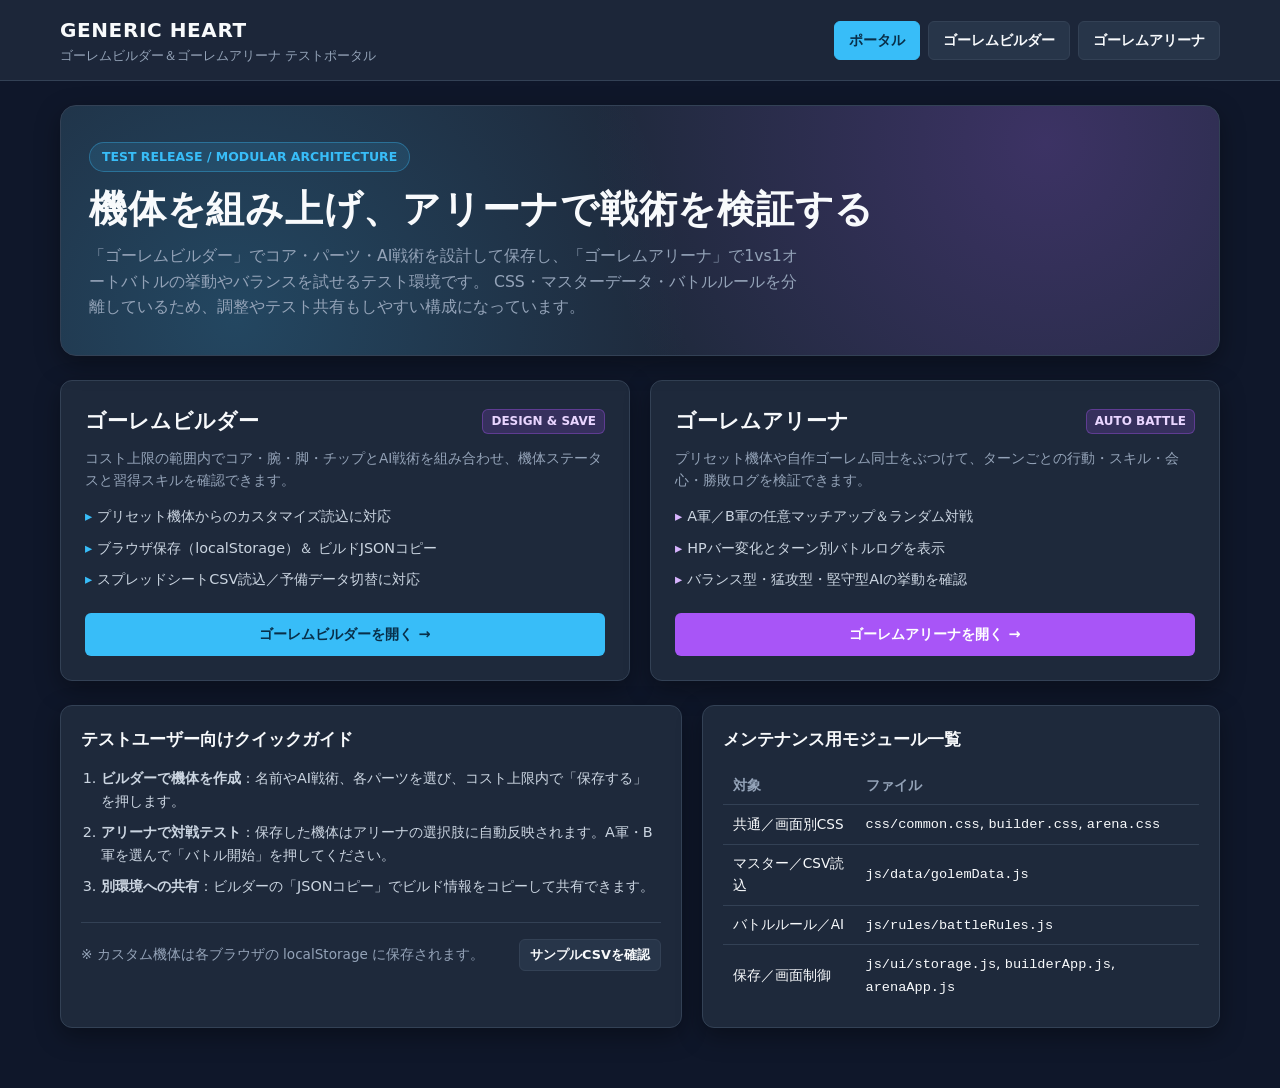
==== index.html @ 759eab07 "index追加" ====
<!DOCTYPE html>
<html lang="ja">
<head>
  <meta charset="UTF-8" />
  <meta name="viewport" content="width=device-width, initial-scale=1.0" />
  <title>GENERIC HEART | ゴーレムビルダー＆アリーナ</title>
  <link rel="stylesheet" href="./css/common.css" />
  <style>
    .hero-panel {
      position: relative;
      overflow: hidden;
      padding: 36px 28px;
      border-radius: var(--radius-lg);
      background:
        radial-gradient(circle at 85% 15%, rgba(168, 85, 247, 0.22), transparent 45%),
        radial-gradient(circle at 15% 85%, rgba(56, 189, 248, 0.2), transparent 45%),
        var(--bg-panel);
      border: 1px solid var(--border-subtle);
      box-shadow: var(--shadow-card);
      margin-bottom: 24px;
    }

    .hero-eyebrow {
      display: inline-flex;
      align-items: center;
      gap: 8px;
      padding: 4px 12px;
      border-radius: 999px;
      font-size: 0.78rem;
      font-weight: 700;
      color: var(--accent-primary);
      background: rgba(56, 189, 248, 0.12);
      border: 1px solid rgba(56, 189, 248, 0.35);
      margin-bottom: 14px;
    }

    .hero-title {
      margin: 0 0 10px;
      font-size: clamp(1.6rem, 3.5vw, 2.35rem);
      font-weight: 800;
      letter-spacing: 0.02em;
      line-height: 1.25;
    }

    .hero-desc {
      margin: 0;
      max-width: 720px;
      color: var(--text-muted);
      font-size: 0.98rem;
    }

    .portal-grid {
      display: grid;
      grid-template-columns: repeat(2, minmax(0, 1fr));
      gap: 20px;
      margin-bottom: 24px;
    }

    @media (max-width: 820px) {
      .portal-grid {
        grid-template-columns: 1fr;
      }
    }

    .portal-card {
      display: flex;
      flex-direction: column;
      justify-content: space-between;
      background: var(--bg-panel);
      border: 1px solid var(--border-subtle);
      border-radius: var(--radius-md);
      padding: 24px;
      box-shadow: var(--shadow-card);
      transition: transform 0.16s ease, border-color 0.16s ease;
    }

    .portal-card:hover {
      transform: translateY(-2px);
      border-color: var(--accent-primary);
    }

    .portal-card.is-arena:hover {
      border-color: var(--accent-secondary);
    }

    .portal-card-top {
      display: flex;
      align-items: center;
      justify-content: space-between;
      gap: 12px;
      margin-bottom: 10px;
    }

    .portal-card-title {
      margin: 0;
      font-size: 1.3rem;
      font-weight: 800;
    }

    .portal-features {
      list-style: none;
      padding: 0;
      margin: 14px 0 22px;
      display: flex;
      flex-direction: column;
      gap: 8px;
      color: #cbd5e1;
      font-size: 0.9rem;
    }

    .portal-features li::before {
      content: "▸ ";
      color: var(--accent-primary);
      font-weight: 700;
    }

    .portal-card.is-arena .portal-features li::before {
      color: #d8b4fe;
    }

    .btn-arena {
      background: var(--accent-secondary);
      color: #ffffff;
    }

    .btn-arena:hover:not(:disabled) {
      background: #9333ea;
    }

    .info-grid {
      display: grid;
      grid-template-columns: 1.2fr 1fr;
      gap: 20px;
    }

    @media (max-width: 860px) {
      .info-grid {
        grid-template-columns: 1fr;
      }
    }

    .guide-list {
      margin: 0;
      padding-left: 20px;
      display: flex;
      flex-direction: column;
      gap: 8px;
      color: #cbd5e1;
      font-size: 0.9rem;
    }

    .module-table {
      width: 100%;
      border-collapse: collapse;
      font-size: 0.85rem;
    }

    .module-table th,
    .module-table td {
      padding: 8px 10px;
      border-bottom: 1px solid var(--border-subtle);
      text-align: left;
    }

    .module-table th {
      color: var(--text-muted);
      font-weight: 700;
    }

    .module-table tr:last-child td {
      border-bottom: none;
    }

    .quick-footer {
      margin-top: 24px;
      padding-top: 16px;
      border-top: 1px solid var(--border-subtle);
      display: flex;
      flex-wrap: wrap;
      align-items: center;
      justify-content: space-between;
      gap: 12px;
    }
  </style>
</head>
<body>
  <header class="site-header">
    <div class="header-inner">
      <div class="brand-area">
        <div>
          <h1 class="brand-title">GENERIC HEART</h1>
          <p class="brand-subtitle">ゴーレムビルダー＆ゴーレムアリーナ テストポータル</p>
        </div>
      </div>
      <nav class="nav-links" aria-label="画面切り替え">
        <a class="nav-link is-active" href="./index.html">ポータル</a>
        <a class="nav-link" href="./builder.html">ゴーレムビルダー</a>
        <a class="nav-link" href="./arena.html">ゴーレムアリーナ</a>
      </nav>
    </div>
  </header>

  <main class="page-container">
    <section class="hero-panel">
      <div class="hero-eyebrow">TEST RELEASE / MODULAR ARCHITECTURE</div>
      <h2 class="hero-title">機体を組み上げ、アリーナで戦術を検証する</h2>
      <p class="hero-desc">
        「ゴーレムビルダー」でコア・パーツ・AI戦術を設計して保存し、「ゴーレムアリーナ」で1vs1オートバトルの挙動やバランスを試せるテスト環境です。
        CSS・マスターデータ・バトルルールを分離しているため、調整やテスト共有もしやすい構成になっています。
      </p>
    </section>

    <section class="portal-grid" aria-label="メイン機能">
      <article class="portal-card">
        <div>
          <div class="portal-card-top">
            <h3 class="portal-card-title">ゴーレムビルダー</h3>
            <span class="tag">DESIGN &amp; SAVE</span>
          </div>
          <p class="muted" style="margin:0;">
            コスト上限の範囲内でコア・腕・脚・チップとAI戦術を組み合わせ、機体ステータスと習得スキルを確認できます。
          </p>
          <ul class="portal-features">
            <li>プリセット機体からのカスタマイズ読込に対応</li>
            <li>ブラウザ保存（localStorage）＆ ビルドJSONコピー</li>
            <li>スプレッドシートCSV読込／予備データ切替に対応</li>
          </ul>
        </div>
        <div>
          <a href="./builder.html" class="btn btn-primary" style="width:100%;">ゴーレムビルダーを開く →</a>
        </div>
      </article>

      <article class="portal-card is-arena">
        <div>
          <div class="portal-card-top">
            <h3 class="portal-card-title">ゴーレムアリーナ</h3>
            <span class="tag">AUTO BATTLE</span>
          </div>
          <p class="muted" style="margin:0;">
            プリセット機体や自作ゴーレム同士をぶつけて、ターンごとの行動・スキル・会心・勝敗ログを検証できます。
          </p>
          <ul class="portal-features">
            <li>A軍／B軍の任意マッチアップ＆ランダム対戦</li>
            <li>HPバー変化とターン別バトルログを表示</li>
            <li>バランス型・猛攻型・堅守型AIの挙動を確認</li>
          </ul>
        </div>
        <div>
          <a href="./arena.html" class="btn btn-arena" style="width:100%;">ゴーレムアリーナを開く →</a>
        </div>
      </article>
    </section>

    <section class="info-grid">
      <div class="panel">
        <h3 class="panel-title">テストユーザー向けクイックガイド</h3>
        <ol class="guide-list">
          <li><strong>ビルダーで機体を作成</strong>：名前やAI戦術、各パーツを選び、コスト上限内で「保存する」を押します。</li>
          <li><strong>アリーナで対戦テスト</strong>：保存した機体はアリーナの選択肢に自動反映されます。A軍・B軍を選んで「バトル開始」を押してください。</li>
          <li><strong>別環境への共有</strong>：ビルダーの「JSONコピー」でビルド情報をコピーして共有できます。</li>
        </ol>
        <div class="quick-footer">
          <span class="muted">※ カスタム機体は各ブラウザの localStorage に保存されます。</span>
          <a href="./data/sample_golem_master.csv" class="btn btn-secondary btn-sm">サンプルCSVを確認</a>
        </div>
      </div>

      <div class="panel">
        <h3 class="panel-title">メンテナンス用モジュール一覧</h3>
        <table class="module-table">
          <thead>
            <tr>
              <th>対象</th>
              <th>ファイル</th>
            </tr>
          </thead>
          <tbody>
            <tr>
              <td>共通／画面別CSS</td>
              <td><code>css/common.css</code>, <code>builder.css</code>, <code>arena.css</code></td>
            </tr>
            <tr>
              <td>マスター／CSV読込</td>
              <td><code>js/data/golemData.js</code></td>
            </tr>
            <tr>
              <td>バトルルール／AI</td>
              <td><code>js/rules/battleRules.js</code></td>
            </tr>
            <tr>
              <td>保存／画面制御</td>
              <td><code>js/ui/storage.js</code>, <code>builderApp.js</code>, <code>arenaApp.js</code></td>
            </tr>
          </tbody>
        </table>
      </div>
    </section>
  </main>
</body>
</html>
---- css/common.css ----
:root {
  --bg-body: #0f172a;
  --bg-panel: #1e293b;
  --bg-card: #273549;
  --bg-input: #0f172a;
  --border-subtle: #334155;
  --border-accent: #38bdf8;
  --text-main: #f8fafc;
  --text-muted: #94a3b8;
  --accent-primary: #38bdf8;
  --accent-primary-hover: #0ea5e9;
  --accent-secondary: #a855f7;
  --success: #22c55e;
  --warning: #eab308;
  --danger: #ef4444;
  --radius-sm: 6px;
  --radius-md: 12px;
  --radius-lg: 16px;
  --shadow-card: 0 8px 24px rgba(0, 0, 0, 0.35);
  --font-sans: "Hiragino Kaku Gothic ProN", "Yu Gothic", "Meiryo", system-ui, -apple-system, sans-serif;
  --font-mono: ui-monospace, SFMono-Regular, Menlo, Monaco, Consolas, monospace;
}

* { box-sizing: border-box; }

html, body {
  margin: 0;
  padding: 0;
  background-color: var(--bg-body);
  color: var(--text-main);
  font-family: var(--font-sans);
  line-height: 1.6;
  min-height: 100vh;
}

a { color: var(--accent-primary); text-decoration: none; }
a:hover { text-decoration: underline; }
code, pre { font-family: var(--font-mono); }

.site-header {
  background: rgba(30, 41, 59, 0.92);
  backdrop-filter: blur(8px);
  border-bottom: 1px solid var(--border-subtle);
  position: sticky;
  top: 0;
  z-index: 20;
}

.header-inner {
  max-width: 1200px;
  margin: 0 auto;
  padding: 14px 20px;
  display: flex;
  flex-wrap: wrap;
  align-items: center;
  justify-content: space-between;
  gap: 12px;
}

.brand-area { display: flex; align-items: center; gap: 12px; }
.brand-title { margin: 0; font-size: 1.25rem; font-weight: 700; letter-spacing: 0.03em; }
.brand-subtitle { margin: 0; font-size: 0.8rem; color: var(--text-muted); }
.nav-links { display: flex; align-items: center; gap: 8px; }

.nav-link {
  padding: 7px 14px;
  border-radius: var(--radius-sm);
  border: 1px solid var(--border-subtle);
  background: var(--bg-card);
  color: var(--text-main);
  font-size: 0.9rem;
  font-weight: 600;
  transition: all 0.15s ease;
}

.nav-link:hover { border-color: var(--accent-primary); text-decoration: none; }
.nav-link.is-active { background: var(--accent-primary); color: #082f49; border-color: var(--accent-primary); }

.page-container { max-width: 1200px; margin: 0 auto; padding: 24px 20px 64px; }

.status-bar {
  display: flex;
  flex-wrap: wrap;
  align-items: center;
  justify-content: space-between;
  gap: 12px;
  background: var(--bg-panel);
  border: 1px solid var(--border-subtle);
  border-radius: var(--radius-md);
  padding: 12px 16px;
  margin-bottom: 20px;
  font-size: 0.88rem;
}

.status-badge {
  display: inline-flex;
  align-items: center;
  gap: 6px;
  padding: 3px 10px;
  border-radius: 999px;
  font-size: 0.78rem;
  font-weight: 700;
  background: rgba(56, 189, 248, 0.15);
  color: var(--accent-primary);
  border: 1px solid rgba(56, 189, 248, 0.4);
}

.status-badge.is-fallback {
  background: rgba(234, 179, 8, 0.15);
  color: var(--warning);
  border-color: rgba(234, 179, 8, 0.4);
}

.panel {
  background: var(--bg-panel);
  border: 1px solid var(--border-subtle);
  border-radius: var(--radius-md);
  padding: 20px;
  box-shadow: var(--shadow-card);
}

.panel-title {
  margin: 0 0 14px;
  font-size: 1.05rem;
  font-weight: 700;
  display: flex;
  align-items: center;
  justify-content: space-between;
  gap: 8px;
}

label { display: block; font-size: 0.85rem; color: var(--text-muted); margin-bottom: 6px; }

input[type="text"], input[type="number"], select, textarea {
  width: 100%;
  padding: 9px 12px;
  border-radius: var(--radius-sm);
  border: 1px solid var(--border-subtle);
  background: var(--bg-input);
  color: var(--text-main);
  font-family: inherit;
  font-size: 0.92rem;
}

input:focus, select:focus, textarea:focus { outline: none; border-color: var(--accent-primary); }

.btn {
  display: inline-flex;
  align-items: center;
  justify-content: center;
  gap: 6px;
  padding: 9px 16px;
  border-radius: var(--radius-sm);
  border: 1px solid transparent;
  font-family: inherit;
  font-size: 0.9rem;
  font-weight: 700;
  cursor: pointer;
  transition: all 0.15s ease;
}

.btn:disabled { opacity: 0.45; cursor: not-allowed; }
.btn-primary { background: var(--accent-primary); color: #082f49; }
.btn-primary:hover:not(:disabled) { background: var(--accent-primary-hover); }
.btn-secondary { background: var(--bg-card); color: var(--text-main); border-color: var(--border-subtle); }
.btn-secondary:hover:not(:disabled) { border-color: var(--accent-primary); }
.btn-danger { background: rgba(239, 68, 68, 0.16); color: #fca5a5; border-color: rgba(239, 68, 68, 0.45); }
.btn-danger:hover:not(:disabled) { background: rgba(239, 68, 68, 0.28); }
.btn-sm { padding: 5px 10px; font-size: 0.8rem; }

.stats-grid {
  display: grid;
  grid-template-columns: repeat(auto-fit, minmax(120px, 1fr));
  gap: 10px;
  margin-top: 12px;
}

.stat-box {
  background: var(--bg-card);
  border: 1px solid var(--border-subtle);
  border-radius: var(--radius-sm);
  padding: 10px 12px;
}

.stat-label { font-size: 0.75rem; color: var(--text-muted); }
.stat-value { font-size: 1.2rem; font-weight: 800; margin-top: 2px; }

.tag {
  display: inline-block;
  padding: 2px 8px;
  border-radius: 6px;
  font-size: 0.75rem;
  font-weight: 700;
  background: rgba(168, 85, 247, 0.18);
  color: #e9d5ff;
  border: 1px solid rgba(168, 85, 247, 0.35);
}

.muted { color: var(--text-muted); font-size: 0.85rem; }

.toast {
  position: fixed;
  right: 20px;
  bottom: 20px;
  background: var(--bg-card);
  color: var(--text-main);
  border: 1px solid var(--accent-primary);
  padding: 12px 16px;
  border-radius: var(--radius-md);
  box-shadow: var(--shadow-card);
  z-index: 50;
  font-size: 0.9rem;
}
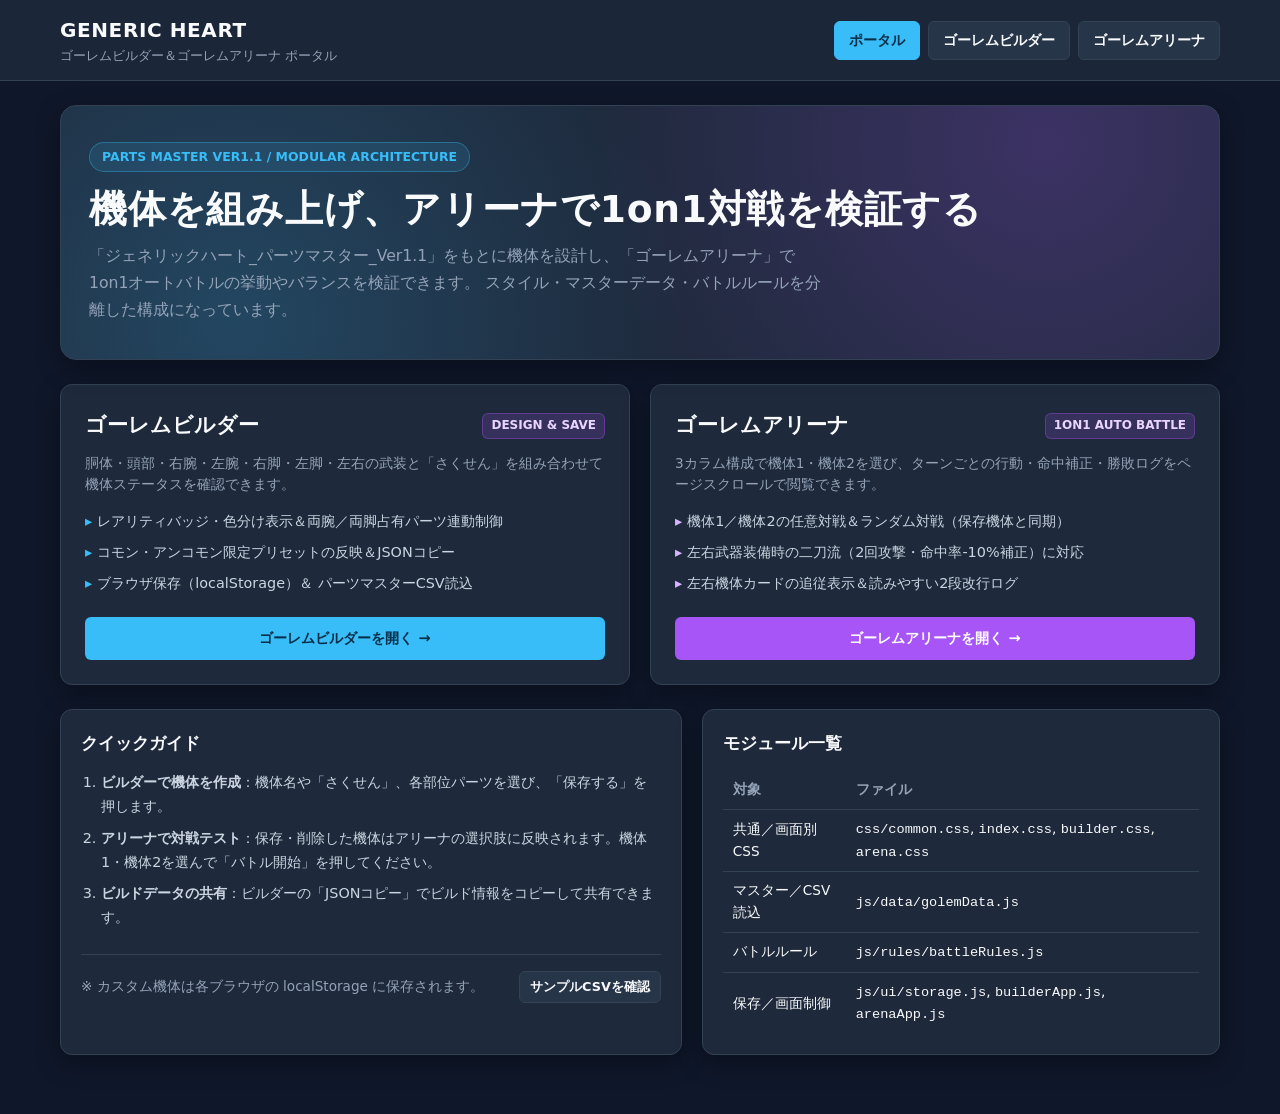
==== commit d18844e9: "index修正" ====
--- a/index.html
+++ b/index.html
@@ -5,183 +5,7 @@
   <meta name="viewport" content="width=device-width, initial-scale=1.0" />
   <title>GENERIC HEART | ゴーレムビルダー＆アリーナ</title>
   <link rel="stylesheet" href="./css/common.css" />
-  <style>
-    .hero-panel {
-      position: relative;
-      overflow: hidden;
-      padding: 36px 28px;
-      border-radius: var(--radius-lg);
-      background:
-        radial-gradient(circle at 85% 15%, rgba(168, 85, 247, 0.22), transparent 45%),
-        radial-gradient(circle at 15% 85%, rgba(56, 189, 248, 0.2), transparent 45%),
-        var(--bg-panel);
-      border: 1px solid var(--border-subtle);
-      box-shadow: var(--shadow-card);
-      margin-bottom: 24px;
-    }
-
-    .hero-eyebrow {
-      display: inline-flex;
-      align-items: center;
-      gap: 8px;
-      padding: 4px 12px;
-      border-radius: 999px;
-      font-size: 0.78rem;
-      font-weight: 700;
-      color: var(--accent-primary);
-      background: rgba(56, 189, 248, 0.12);
-      border: 1px solid rgba(56, 189, 248, 0.35);
-      margin-bottom: 14px;
-    }
-
-    .hero-title {
-      margin: 0 0 10px;
-      font-size: clamp(1.6rem, 3.5vw, 2.35rem);
-      font-weight: 800;
-      letter-spacing: 0.02em;
-      line-height: 1.25;
-    }
-
-    .hero-desc {
-      margin: 0;
-      max-width: 720px;
-      color: var(--text-muted);
-      font-size: 0.98rem;
-    }
-
-    .portal-grid {
-      display: grid;
-      grid-template-columns: repeat(2, minmax(0, 1fr));
-      gap: 20px;
-      margin-bottom: 24px;
-    }
-
-    @media (max-width: 820px) {
-      .portal-grid {
-        grid-template-columns: 1fr;
-      }
-    }
-
-    .portal-card {
-      display: flex;
-      flex-direction: column;
-      justify-content: space-between;
-      background: var(--bg-panel);
-      border: 1px solid var(--border-subtle);
-      border-radius: var(--radius-md);
-      padding: 24px;
-      box-shadow: var(--shadow-card);
-      transition: transform 0.16s ease, border-color 0.16s ease;
-    }
-
-    .portal-card:hover {
-      transform: translateY(-2px);
-      border-color: var(--accent-primary);
-    }
-
-    .portal-card.is-arena:hover {
-      border-color: var(--accent-secondary);
-    }
-
-    .portal-card-top {
-      display: flex;
-      align-items: center;
-      justify-content: space-between;
-      gap: 12px;
-      margin-bottom: 10px;
-    }
-
-    .portal-card-title {
-      margin: 0;
-      font-size: 1.3rem;
-      font-weight: 800;
-    }
-
-    .portal-features {
-      list-style: none;
-      padding: 0;
-      margin: 14px 0 22px;
-      display: flex;
-      flex-direction: column;
-      gap: 8px;
-      color: #cbd5e1;
-      font-size: 0.9rem;
-    }
-
-    .portal-features li::before {
-      content: "▸ ";
-      color: var(--accent-primary);
-      font-weight: 700;
-    }
-
-    .portal-card.is-arena .portal-features li::before {
-      color: #d8b4fe;
-    }
-
-    .btn-arena {
-      background: var(--accent-secondary);
-      color: #ffffff;
-    }
-
-    .btn-arena:hover:not(:disabled) {
-      background: #9333ea;
-    }
-
-    .info-grid {
-      display: grid;
-      grid-template-columns: 1.2fr 1fr;
-      gap: 20px;
-    }
-
-    @media (max-width: 860px) {
-      .info-grid {
-        grid-template-columns: 1fr;
-      }
-    }
-
-    .guide-list {
-      margin: 0;
-      padding-left: 20px;
-      display: flex;
-      flex-direction: column;
-      gap: 8px;
-      color: #cbd5e1;
-      font-size: 0.9rem;
-    }
-
-    .module-table {
-      width: 100%;
-      border-collapse: collapse;
-      font-size: 0.85rem;
-    }
-
-    .module-table th,
-    .module-table td {
-      padding: 8px 10px;
-      border-bottom: 1px solid var(--border-subtle);
-      text-align: left;
-    }
-
-    .module-table th {
-      color: var(--text-muted);
-      font-weight: 700;
-    }
-
-    .module-table tr:last-child td {
-      border-bottom: none;
-    }
-
-    .quick-footer {
-      margin-top: 24px;
-      padding-top: 16px;
-      border-top: 1px solid var(--border-subtle);
-      display: flex;
-      flex-wrap: wrap;
-      align-items: center;
-      justify-content: space-between;
-      gap: 12px;
-    }
-  </style>
+  <link rel="stylesheet" href="./css/index.css" />
 </head>
 <body>
   <header class="site-header">
@@ -189,7 +13,7 @@
       <div class="brand-area">
         <div>
           <h1 class="brand-title">GENERIC HEART</h1>
-          <p class="brand-subtitle">ゴーレムビルダー＆ゴーレムアリーナ テストポータル</p>
+          <p class="brand-subtitle">ゴーレムビルダー＆ゴーレムアリーナ ポータル</p>
         </div>
       </div>
       <nav class="nav-links" aria-label="画面切り替え">
@@ -202,11 +26,11 @@
 
   <main class="page-container">
     <section class="hero-panel">
-      <div class="hero-eyebrow">TEST RELEASE / MODULAR ARCHITECTURE</div>
-      <h2 class="hero-title">機体を組み上げ、アリーナで戦術を検証する</h2>
+      <div class="hero-eyebrow">PARTS MASTER VER1.1 / MODULAR ARCHITECTURE</div>
+      <h2 class="hero-title">機体を組み上げ、アリーナで1on1対戦を検証する</h2>
       <p class="hero-desc">
-        「ゴーレムビルダー」でコア・パーツ・AI戦術を設計して保存し、「ゴーレムアリーナ」で1vs1オートバトルの挙動やバランスを試せるテスト環境です。
-        CSS・マスターデータ・バトルルールを分離しているため、調整やテスト共有もしやすい構成になっています。
+        「ジェネリックハート_パーツマスター_Ver1.1」をもとに機体を設計し、「ゴーレムアリーナ」で1on1オートバトルの挙動やバランスを検証できます。
+        スタイル・マスターデータ・バトルルールを分離した構成になっています。
       </p>
     </section>
 
@@ -218,12 +42,12 @@
             <span class="tag">DESIGN &amp; SAVE</span>
           </div>
           <p class="muted" style="margin:0;">
-            コスト上限の範囲内でコア・腕・脚・チップとAI戦術を組み合わせ、機体ステータスと習得スキルを確認できます。
+            胴体・頭部・右腕・左腕・右脚・左脚・左右の武装と「さくせん」を組み合わせて機体ステータスを確認できます。
           </p>
           <ul class="portal-features">
-            <li>プリセット機体からのカスタマイズ読込に対応</li>
-            <li>ブラウザ保存（localStorage）＆ ビルドJSONコピー</li>
-            <li>スプレッドシートCSV読込／予備データ切替に対応</li>
+            <li>レアリティバッジ・色分け表示＆両腕／両脚占有パーツ連動制御</li>
+            <li>コモン・アンコモン限定プリセットの反映＆JSONコピー</li>
+            <li>ブラウザ保存（localStorage）＆ パーツマスターCSV読込</li>
           </ul>
         </div>
         <div>
@@ -235,15 +59,15 @@
         <div>
           <div class="portal-card-top">
             <h3 class="portal-card-title">ゴーレムアリーナ</h3>
-            <span class="tag">AUTO BATTLE</span>
+            <span class="tag">1ON1 AUTO BATTLE</span>
           </div>
           <p class="muted" style="margin:0;">
-            プリセット機体や自作ゴーレム同士をぶつけて、ターンごとの行動・スキル・会心・勝敗ログを検証できます。
+            3カラム構成で機体1・機体2を選び、ターンごとの行動・命中補正・勝敗ログをページスクロールで閲覧できます。
           </p>
           <ul class="portal-features">
-            <li>A軍／B軍の任意マッチアップ＆ランダム対戦</li>
-            <li>HPバー変化とターン別バトルログを表示</li>
-            <li>バランス型・猛攻型・堅守型AIの挙動を確認</li>
+            <li>機体1／機体2の任意対戦＆ランダム対戦（保存機体と同期）</li>
+            <li>左右武器装備時の二刀流（2回攻撃・命中率-10%補正）に対応</li>
+            <li>左右機体カードの追従表示＆読みやすい2段改行ログ</li>
           </ul>
         </div>
         <div>
@@ -254,11 +78,11 @@
 
     <section class="info-grid">
       <div class="panel">
-        <h3 class="panel-title">テストユーザー向けクイックガイド</h3>
+        <h3 class="panel-title">クイックガイド</h3>
         <ol class="guide-list">
-          <li><strong>ビルダーで機体を作成</strong>：名前やAI戦術、各パーツを選び、コスト上限内で「保存する」を押します。</li>
-          <li><strong>アリーナで対戦テスト</strong>：保存した機体はアリーナの選択肢に自動反映されます。A軍・B軍を選んで「バトル開始」を押してください。</li>
-          <li><strong>別環境への共有</strong>：ビルダーの「JSONコピー」でビルド情報をコピーして共有できます。</li>
+          <li><strong>ビルダーで機体を作成</strong>：機体名や「さくせん」、各部位パーツを選び、「保存する」を押します。</li>
+          <li><strong>アリーナで対戦テスト</strong>：保存・削除した機体はアリーナの選択肢に反映されます。機体1・機体2を選んで「バトル開始」を押してください。</li>
+          <li><strong>ビルドデータの共有</strong>：ビルダーの「JSONコピー」でビルド情報をコピーして共有できます。</li>
         </ol>
         <div class="quick-footer">
           <span class="muted">※ カスタム機体は各ブラウザの localStorage に保存されます。</span>
@@ -267,7 +91,7 @@
       </div>
 
       <div class="panel">
-        <h3 class="panel-title">メンテナンス用モジュール一覧</h3>
+        <h3 class="panel-title">モジュール一覧</h3>
         <table class="module-table">
           <thead>
             <tr>
@@ -278,14 +102,14 @@
           <tbody>
             <tr>
               <td>共通／画面別CSS</td>
-              <td><code>css/common.css</code>, <code>builder.css</code>, <code>arena.css</code></td>
+              <td><code>css/common.css</code>, <code>index.css</code>, <code>builder.css</code>, <code>arena.css</code></td>
             </tr>
             <tr>
               <td>マスター／CSV読込</td>
               <td><code>js/data/golemData.js</code></td>
             </tr>
             <tr>
-              <td>バトルルール／AI</td>
+              <td>バトルルール</td>
               <td><code>js/rules/battleRules.js</code></td>
             </tr>
             <tr>
--- a/css/index.css
+++ b/css/index.css
@@ -0,0 +1,177 @@
+.hero-panel {
+  position: relative;
+  overflow: hidden;
+  padding: 36px 28px;
+  border-radius: var(--radius-lg);
+  background:
+    radial-gradient(circle at 85% 15%, rgba(168, 85, 247, 0.22), transparent 45%),
+    radial-gradient(circle at 15% 85%, rgba(56, 189, 248, 0.2), transparent 45%),
+    var(--bg-panel);
+  border: 1px solid var(--border-subtle);
+  box-shadow: var(--shadow-card);
+  margin-bottom: 24px;
+}
+
+.hero-eyebrow {
+  display: inline-flex;
+  align-items: center;
+  gap: 8px;
+  padding: 4px 12px;
+  border-radius: 999px;
+  font-size: 0.78rem;
+  font-weight: 700;
+  color: var(--accent-primary);
+  background: rgba(56, 189, 248, 0.12);
+  border: 1px solid rgba(56, 189, 248, 0.35);
+  margin-bottom: 14px;
+}
+
+.hero-title {
+  margin: 0 0 10px;
+  font-size: clamp(1.6rem, 3.5vw, 2.35rem);
+  font-weight: 800;
+  letter-spacing: 0.02em;
+  line-height: 1.25;
+}
+
+.hero-desc {
+  margin: 0;
+  max-width: 740px;
+  color: var(--text-muted);
+  font-size: 0.98rem;
+  line-height: 1.7;
+}
+
+.portal-grid {
+  display: grid;
+  grid-template-columns: repeat(2, minmax(0, 1fr));
+  gap: 20px;
+  margin-bottom: 24px;
+}
+
+@media (max-width: 820px) {
+  .portal-grid {
+    grid-template-columns: 1fr;
+  }
+}
+
+.portal-card {
+  display: flex;
+  flex-direction: column;
+  justify-content: space-between;
+  background: var(--bg-panel);
+  border: 1px solid var(--border-subtle);
+  border-radius: var(--radius-md);
+  padding: 24px;
+  box-shadow: var(--shadow-card);
+  transition: transform 0.16s ease, border-color 0.16s ease;
+}
+
+.portal-card:hover {
+  transform: translateY(-2px);
+  border-color: var(--accent-primary);
+}
+
+.portal-card.is-arena:hover {
+  border-color: var(--accent-secondary);
+}
+
+.portal-card-top {
+  display: flex;
+  align-items: center;
+  justify-content: space-between;
+  gap: 12px;
+  margin-bottom: 10px;
+}
+
+.portal-card-title {
+  margin: 0;
+  font-size: 1.3rem;
+  font-weight: 800;
+}
+
+.portal-features {
+  list-style: none;
+  padding: 0;
+  margin: 14px 0 22px;
+  display: flex;
+  flex-direction: column;
+  gap: 8px;
+  color: #cbd5e1;
+  font-size: 0.9rem;
+}
+
+.portal-features li::before {
+  content: "▸ ";
+  color: var(--accent-primary);
+  font-weight: 700;
+}
+
+.portal-card.is-arena .portal-features li::before {
+  color: #d8b4fe;
+}
+
+.btn-arena {
+  background: var(--accent-secondary);
+  color: #ffffff;
+}
+
+.btn-arena:hover:not(:disabled) {
+  background: #9333ea;
+}
+
+.info-grid {
+  display: grid;
+  grid-template-columns: 1.2fr 1fr;
+  gap: 20px;
+}
+
+@media (max-width: 860px) {
+  .info-grid {
+    grid-template-columns: 1fr;
+  }
+}
+
+.guide-list {
+  margin: 0;
+  padding-left: 20px;
+  display: flex;
+  flex-direction: column;
+  gap: 8px;
+  color: #cbd5e1;
+  font-size: 0.9rem;
+  line-height: 1.65;
+}
+
+.module-table {
+  width: 100%;
+  border-collapse: collapse;
+  font-size: 0.85rem;
+}
+
+.module-table th,
+.module-table td {
+  padding: 8px 10px;
+  border-bottom: 1px solid var(--border-subtle);
+  text-align: left;
+}
+
+.module-table th {
+  color: var(--text-muted);
+  font-weight: 700;
+}
+
+.module-table tr:last-child td {
+  border-bottom: none;
+}
+
+.quick-footer {
+  margin-top: 24px;
+  padding-top: 16px;
+  border-top: 1px solid var(--border-subtle);
+  display: flex;
+  flex-wrap: wrap;
+  align-items: center;
+  justify-content: space-between;
+  gap: 12px;
+}
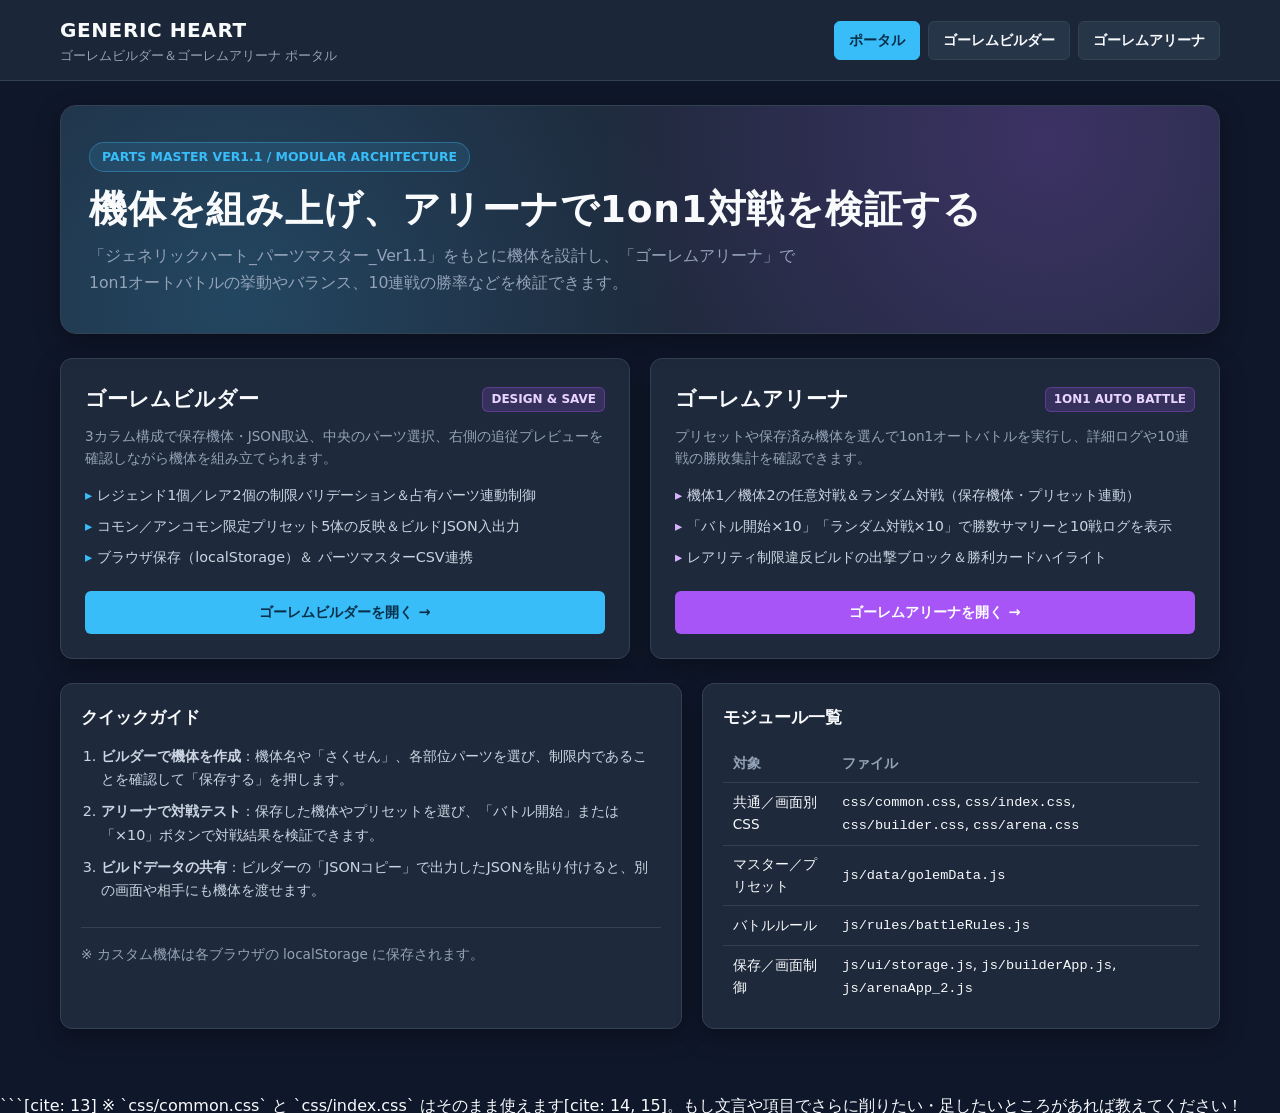
==== commit 737ce5d0: "TP" ====
--- a/index.html
+++ b/index.html
@@ -29,8 +29,7 @@
       <div class="hero-eyebrow">PARTS MASTER VER1.1 / MODULAR ARCHITECTURE</div>
       <h2 class="hero-title">機体を組み上げ、アリーナで1on1対戦を検証する</h2>
       <p class="hero-desc">
-        「ジェネリックハート_パーツマスター_Ver1.1」をもとに機体を設計し、「ゴーレムアリーナ」で1on1オートバトルの挙動やバランスを検証できます。
-        スタイル・マスターデータ・バトルルールを分離した構成になっています。
+        「ジェネリックハート_パーツマスター_Ver1.1」をもとに機体を設計し、「ゴーレムアリーナ」で1on1オートバトルの挙動やバランス、10連戦の勝率などを検証できます。
       </p>
     </section>
 
@@ -42,12 +41,12 @@
             <span class="tag">DESIGN &amp; SAVE</span>
           </div>
           <p class="muted" style="margin:0;">
-            胴体・頭部・右腕・左腕・右脚・左脚・左右の武装と「さくせん」を組み合わせて機体ステータスを確認できます。
+            3カラム構成で保存機体・JSON取込、中央のパーツ選択、右側の追従プレビューを確認しながら機体を組み立てられます。
           </p>
           <ul class="portal-features">
-            <li>レアリティバッジ・色分け表示＆両腕／両脚占有パーツ連動制御</li>
-            <li>コモン・アンコモン限定プリセットの反映＆JSONコピー</li>
-            <li>ブラウザ保存（localStorage）＆ パーツマスターCSV読込</li>
+            <li>レジェンド1個／レア2個の制限バリデーション＆占有パーツ連動制御</li>
+            <li>コモン／アンコモン限定プリセット5体の反映＆ビルドJSON入出力</li>
+            <li>ブラウザ保存（localStorage）＆ パーツマスターCSV連携</li>
           </ul>
         </div>
         <div>
@@ -62,12 +61,12 @@
             <span class="tag">1ON1 AUTO BATTLE</span>
           </div>
           <p class="muted" style="margin:0;">
-            3カラム構成で機体1・機体2を選び、ターンごとの行動・命中補正・勝敗ログをページスクロールで閲覧できます。
+            プリセットや保存済み機体を選んで1on1オートバトルを実行し、詳細ログや10連戦の勝敗集計を確認できます。
           </p>
           <ul class="portal-features">
-            <li>機体1／機体2の任意対戦＆ランダム対戦（保存機体と同期）</li>
-            <li>左右武器装備時の二刀流（2回攻撃・命中率-10%補正）に対応</li>
-            <li>左右機体カードの追従表示＆読みやすい2段改行ログ</li>
+            <li>機体1／機体2の任意対戦＆ランダム対戦（保存機体・プリセット連動）</li>
+            <li>「バトル開始×10」「ランダム対戦×10」で勝数サマリーと10戦ログを表示</li>
+            <li>レアリティ制限違反ビルドの出撃ブロック＆勝利カードハイライト</li>
           </ul>
         </div>
         <div>
@@ -80,13 +79,12 @@
       <div class="panel">
         <h3 class="panel-title">クイックガイド</h3>
         <ol class="guide-list">
-          <li><strong>ビルダーで機体を作成</strong>：機体名や「さくせん」、各部位パーツを選び、「保存する」を押します。</li>
-          <li><strong>アリーナで対戦テスト</strong>：保存・削除した機体はアリーナの選択肢に反映されます。機体1・機体2を選んで「バトル開始」を押してください。</li>
-          <li><strong>ビルドデータの共有</strong>：ビルダーの「JSONコピー」でビルド情報をコピーして共有できます。</li>
+          <li><strong>ビルダーで機体を作成</strong>：機体名や「さくせん」、各部位パーツを選び、制限内であることを確認して「保存する」を押します。</li>
+          <li><strong>アリーナで対戦テスト</strong>：保存した機体やプリセットを選び、「バトル開始」または「×10」ボタンで対戦結果を検証できます。</li>
+          <li><strong>ビルドデータの共有</strong>：ビルダーの「JSONコピー」で出力したJSONを貼り付けると、別の画面や相手にも機体を渡せます。</li>
         </ol>
         <div class="quick-footer">
           <span class="muted">※ カスタム機体は各ブラウザの localStorage に保存されます。</span>
-          <a href="./data/sample_golem_master.csv" class="btn btn-secondary btn-sm">サンプルCSVを確認</a>
         </div>
       </div>
 
@@ -102,10 +100,10 @@
           <tbody>
             <tr>
               <td>共通／画面別CSS</td>
-              <td><code>css/common.css</code>, <code>index.css</code>, <code>builder.css</code>, <code>arena.css</code></td>
+              <td><code>css/common.css</code>, <code>css/index.css</code>, <code>css/builder.css</code>, <code>css/arena.css</code></td>
             </tr>
             <tr>
-              <td>マスター／CSV読込</td>
+              <td>マスター／プリセット</td>
               <td><code>js/data/golemData.js</code></td>
             </tr>
             <tr>
@@ -114,7 +112,7 @@
             </tr>
             <tr>
               <td>保存／画面制御</td>
-              <td><code>js/ui/storage.js</code>, <code>builderApp.js</code>, <code>arenaApp.js</code></td>
+              <td><code>js/ui/storage.js</code>, <code>js/builderApp.js</code>, <code>js/arenaApp_2.js</code></td>
             </tr>
           </tbody>
         </table>
@@ -122,4 +120,7 @@
     </section>
   </main>
 </body>
-</html>+</html>
+```[cite: 13]
+
+※ `css/common.css` と `css/index.css` はそのまま使えます[cite: 14, 15]。もし文言や項目でさらに削りたい・足したいところがあれば教えてください！
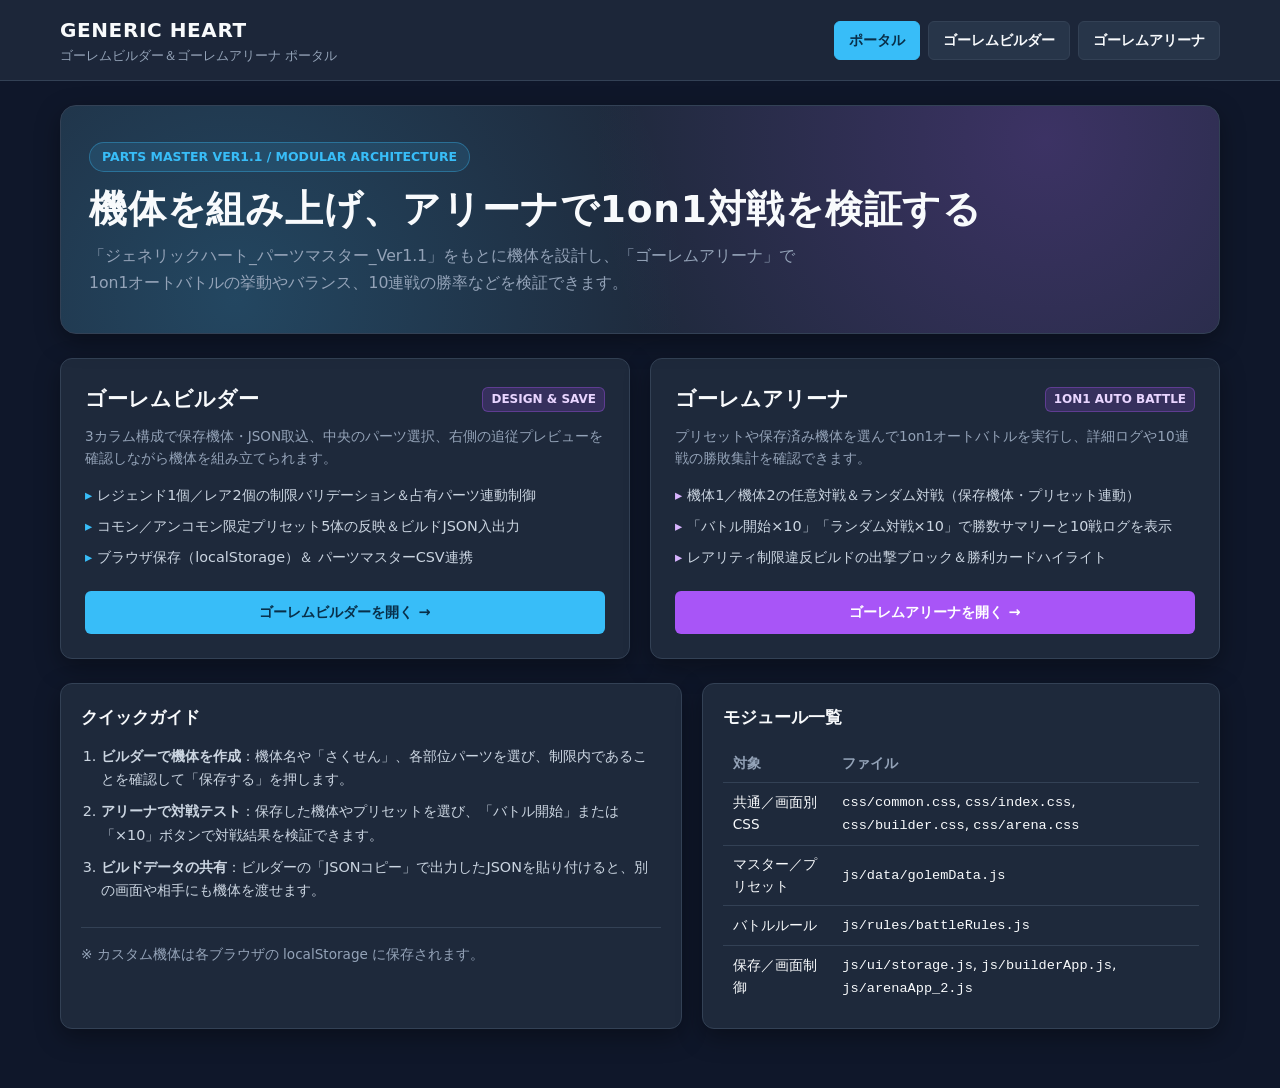
==== commit a25e4795: "びしゅ" ====
--- a/index.html
+++ b/index.html
@@ -120,7 +120,4 @@
     </section>
   </main>
 </body>
-</html>
-```[cite: 13]
-
-※ `css/common.css` と `css/index.css` はそのまま使えます[cite: 14, 15]。もし文言や項目でさらに削りたい・足したいところがあれば教えてください！+</html>
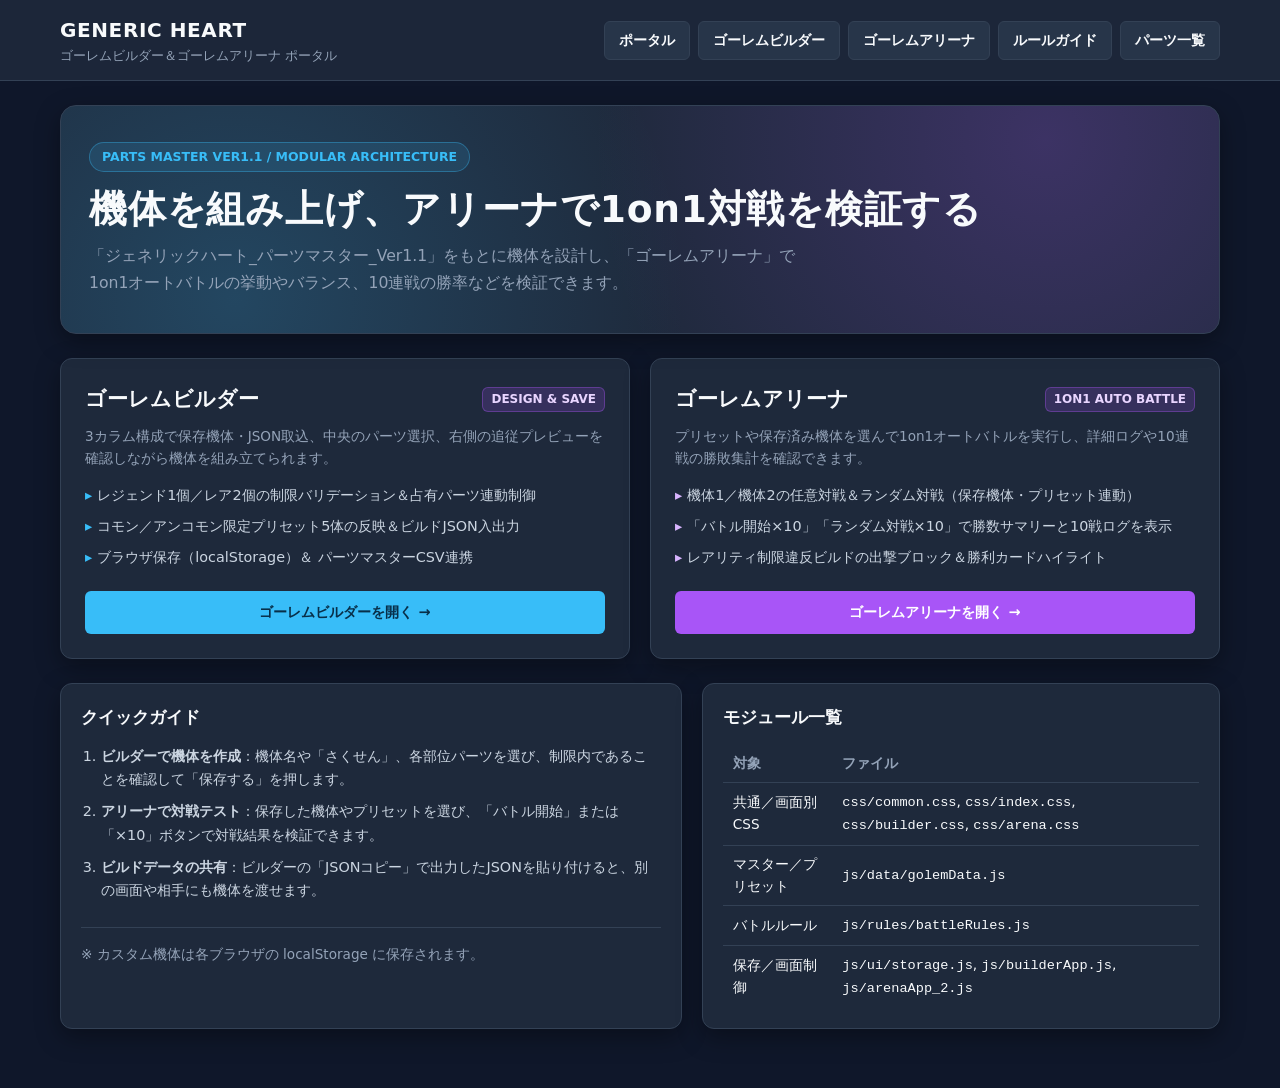
==== commit 39eba830: "ルールとパーツ" ====
--- a/index.html
+++ b/index.html
@@ -16,11 +16,13 @@
           <p class="brand-subtitle">ゴーレムビルダー＆ゴーレムアリーナ ポータル</p>
         </div>
       </div>
-      <nav class="nav-links" aria-label="画面切り替え">
-        <a class="nav-link is-active" href="./index.html">ポータル</a>
+        <nav class="nav-links" aria-label="画面切り替え">
+        <a class="nav-link" href="./index.html">ポータル</a>
         <a class="nav-link" href="./builder.html">ゴーレムビルダー</a>
         <a class="nav-link" href="./arena.html">ゴーレムアリーナ</a>
-      </nav>
+        <a class="nav-link" href="./rule.html">ルールガイド</a>
+        <a class="nav-link" href="./parts.html">パーツ一覧</a>
+        </nav>
     </div>
   </header>
 
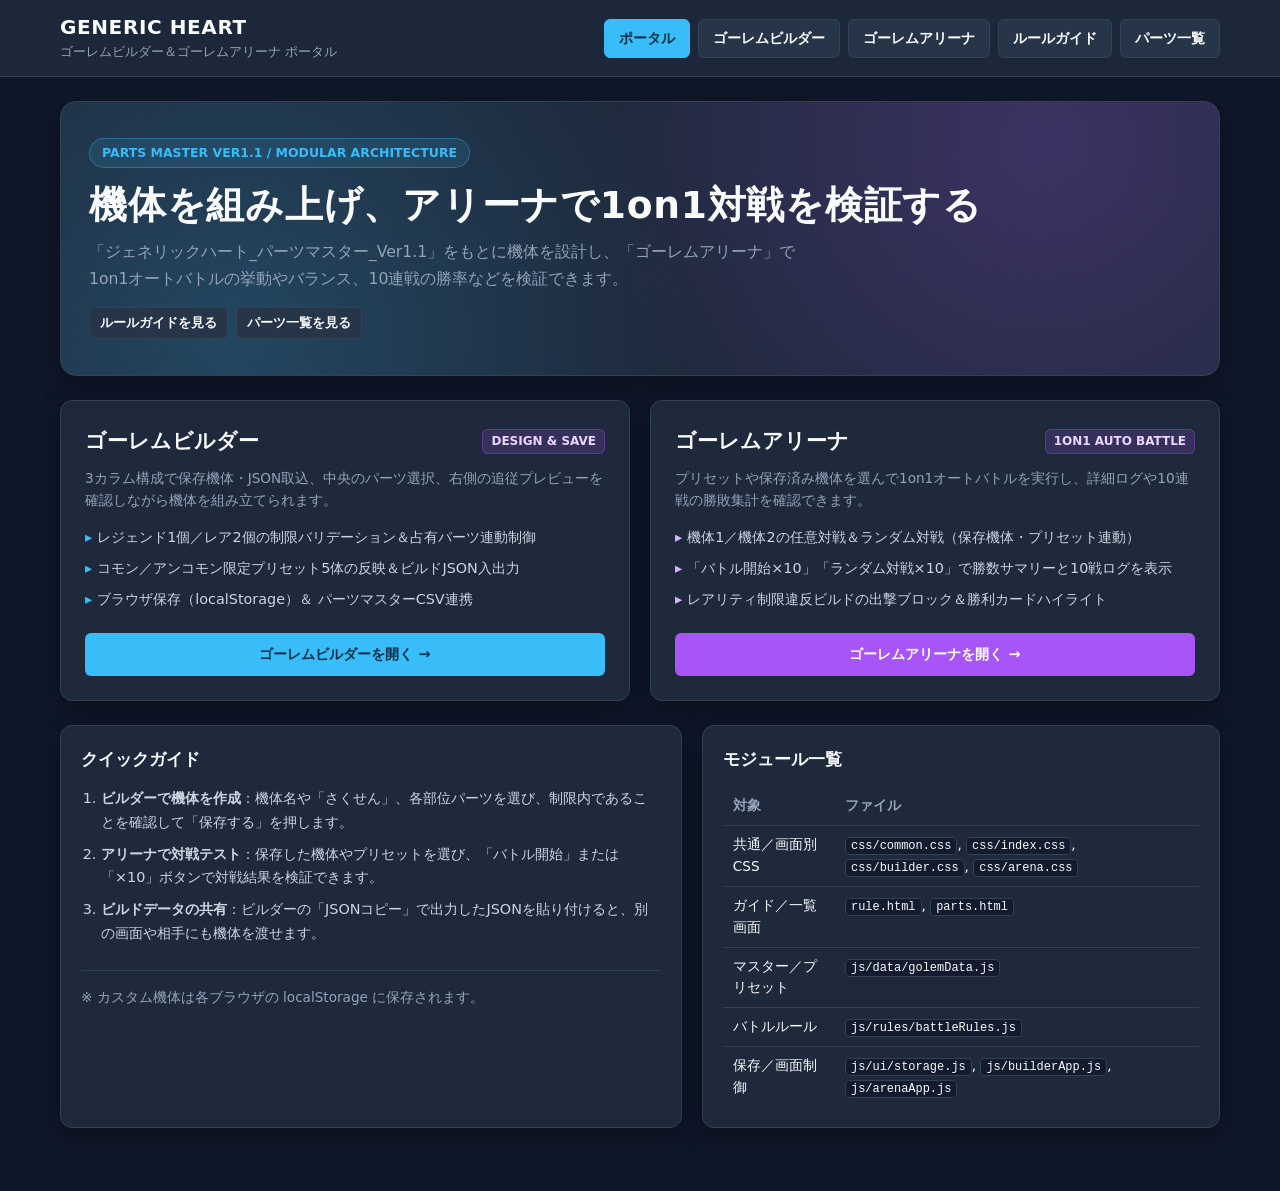
==== commit 5d2520d8: "価格と所持金追加" ====
--- a/index.html
+++ b/index.html
@@ -6,23 +6,43 @@
   <title>GENERIC HEART | ゴーレムビルダー＆アリーナ</title>
   <link rel="stylesheet" href="./css/common.css" />
   <link rel="stylesheet" href="./css/index.css" />
+  <style>
+    .card-lead {
+      margin: 0;
+    }
+
+    .card-action {
+      width: 100%;
+    }
+
+    .portal-footer-note {
+      margin-top: 0;
+      padding-top: 0;
+      border-top: none;
+    }
+
+    .sub-nav-links {
+      display: flex;
+      flex-wrap: wrap;
+      gap: 8px;
+      margin-top: 14px;
+    }
+  </style>
 </head>
 <body>
   <header class="site-header">
     <div class="header-inner">
       <div class="brand-area">
-        <div>
-          <h1 class="brand-title">GENERIC HEART</h1>
-          <p class="brand-subtitle">ゴーレムビルダー＆ゴーレムアリーナ ポータル</p>
-        </div>
+        <h1 class="brand-title">GENERIC HEART</h1>
+        <p class="brand-subtitle">ゴーレムビルダー＆ゴーレムアリーナ ポータル</p>
       </div>
-        <nav class="nav-links" aria-label="画面切り替え">
-        <a class="nav-link" href="./index.html">ポータル</a>
+      <nav class="nav-links" aria-label="画面切り替え">
+        <a class="nav-link is-active" href="./index.html" aria-current="page">ポータル</a>
         <a class="nav-link" href="./builder.html">ゴーレムビルダー</a>
         <a class="nav-link" href="./arena.html">ゴーレムアリーナ</a>
         <a class="nav-link" href="./rule.html">ルールガイド</a>
         <a class="nav-link" href="./parts.html">パーツ一覧</a>
-        </nav>
+      </nav>
     </div>
   </header>
 
@@ -33,6 +53,10 @@
       <p class="hero-desc">
         「ジェネリックハート_パーツマスター_Ver1.1」をもとに機体を設計し、「ゴーレムアリーナ」で1on1オートバトルの挙動やバランス、10連戦の勝率などを検証できます。
       </p>
+      <div class="sub-nav-links">
+        <a href="./rule.html" class="btn btn-secondary btn-sm">ルールガイドを見る</a>
+        <a href="./parts.html" class="btn btn-secondary btn-sm">パーツ一覧を見る</a>
+      </div>
     </section>
 
     <section class="portal-grid" aria-label="メイン機能">
@@ -42,7 +66,7 @@
             <h3 class="portal-card-title">ゴーレムビルダー</h3>
             <span class="tag">DESIGN &amp; SAVE</span>
           </div>
-          <p class="muted" style="margin:0;">
+          <p class="muted card-lead">
             3カラム構成で保存機体・JSON取込、中央のパーツ選択、右側の追従プレビューを確認しながら機体を組み立てられます。
           </p>
           <ul class="portal-features">
@@ -52,7 +76,7 @@
           </ul>
         </div>
         <div>
-          <a href="./builder.html" class="btn btn-primary" style="width:100%;">ゴーレムビルダーを開く →</a>
+          <a href="./builder.html" class="btn btn-primary card-action">ゴーレムビルダーを開く →</a>
         </div>
       </article>
 
@@ -62,7 +86,7 @@
             <h3 class="portal-card-title">ゴーレムアリーナ</h3>
             <span class="tag">1ON1 AUTO BATTLE</span>
           </div>
-          <p class="muted" style="margin:0;">
+          <p class="muted card-lead">
             プリセットや保存済み機体を選んで1on1オートバトルを実行し、詳細ログや10連戦の勝敗集計を確認できます。
           </p>
           <ul class="portal-features">
@@ -72,7 +96,7 @@
           </ul>
         </div>
         <div>
-          <a href="./arena.html" class="btn btn-arena" style="width:100%;">ゴーレムアリーナを開く →</a>
+          <a href="./arena.html" class="btn btn-arena card-action">ゴーレムアリーナを開く →</a>
         </div>
       </article>
     </section>
@@ -92,32 +116,38 @@
 
       <div class="panel">
         <h3 class="panel-title">モジュール一覧</h3>
-        <table class="module-table">
-          <thead>
-            <tr>
-              <th>対象</th>
-              <th>ファイル</th>
-            </tr>
-          </thead>
-          <tbody>
-            <tr>
-              <td>共通／画面別CSS</td>
-              <td><code>css/common.css</code>, <code>css/index.css</code>, <code>css/builder.css</code>, <code>css/arena.css</code></td>
-            </tr>
-            <tr>
-              <td>マスター／プリセット</td>
-              <td><code>js/data/golemData.js</code></td>
-            </tr>
-            <tr>
-              <td>バトルルール</td>
-              <td><code>js/rules/battleRules.js</code></td>
-            </tr>
-            <tr>
-              <td>保存／画面制御</td>
-              <td><code>js/ui/storage.js</code>, <code>js/builderApp.js</code>, <code>js/arenaApp_2.js</code></td>
-            </tr>
-          </tbody>
-        </table>
+        <div class="module-table-wrap">
+          <table class="module-table">
+            <thead>
+              <tr>
+                <th>対象</th>
+                <th>ファイル</th>
+              </tr>
+            </thead>
+            <tbody>
+              <tr>
+                <td>共通／画面別CSS</td>
+                <td><code>css/common.css</code>, <code>css/index.css</code>, <code>css/builder.css</code>, <code>css/arena.css</code></td>
+              </tr>
+              <tr>
+                <td>ガイド／一覧画面</td>
+                <td><code>rule.html</code>, <code>parts.html</code></td>
+              </tr>
+              <tr>
+                <td>マスター／プリセット</td>
+                <td><code>js/data/golemData.js</code></td>
+              </tr>
+              <tr>
+                <td>バトルルール</td>
+                <td><code>js/rules/battleRules.js</code></td>
+              </tr>
+              <tr>
+                <td>保存／画面制御</td>
+                <td><code>js/ui/storage.js</code>, <code>js/builderApp.js</code>, <code>js/arenaApp.js</code></td>
+              </tr>
+            </tbody>
+          </table>
+        </div>
       </div>
     </section>
   </main>
--- a/css/common.css
+++ b/css/common.css
@@ -2,6 +2,7 @@
   --bg-body: #0f172a;
   --bg-panel: #1e293b;
   --bg-card: #273549;
+  --bg-card-hover: #304159;
   --bg-input: #0f172a;
   --border-subtle: #334155;
   --border-accent: #38bdf8;
@@ -21,9 +22,14 @@
   --font-mono: ui-monospace, SFMono-Regular, Menlo, Monaco, Consolas, monospace;
 }
 
-* { box-sizing: border-box; }
-
-html, body {
+*,
+*::before,
+*::after {
+  box-sizing: border-box;
+}
+
+html,
+body {
   margin: 0;
   padding: 0;
   background-color: var(--bg-body);
@@ -33,12 +39,38 @@
   min-height: 100vh;
 }
 
-a { color: var(--accent-primary); text-decoration: none; }
-a:hover { text-decoration: underline; }
-code, pre { font-family: var(--font-mono); }
-
+a {
+  color: var(--accent-primary);
+  text-decoration: none;
+}
+
+a:hover {
+  text-decoration: underline;
+}
+
+code,
+pre {
+  font-family: var(--font-mono);
+}
+
+code {
+  background: rgba(15, 23, 42, 0.75);
+  border: 1px solid var(--border-subtle);
+  border-radius: 4px;
+  padding: 1px 5px;
+  font-size: 0.88em;
+}
+
+pre code {
+  background: none;
+  border: none;
+  padding: 0;
+  font-size: inherit;
+}
+
+/* ヘッダー・共通ナビゲーション */
 .site-header {
-  background: rgba(30, 41, 59, 0.92);
+  background: rgba(30, 41, 59, 0.94);
   backdrop-filter: blur(8px);
   border-bottom: 1px solid var(--border-subtle);
   position: sticky;
@@ -57,10 +89,33 @@
   gap: 12px;
 }
 
-.brand-area { display: flex; align-items: center; gap: 12px; }
-.brand-title { margin: 0; font-size: 1.25rem; font-weight: 700; letter-spacing: 0.03em; }
-.brand-subtitle { margin: 0; font-size: 0.8rem; color: var(--text-muted); }
-.nav-links { display: flex; align-items: center; gap: 8px; }
+.brand-area {
+  display: flex;
+  flex-direction: column;
+  gap: 2px;
+  min-width: 0;
+}
+
+.brand-title {
+  margin: 0;
+  font-size: 1.25rem;
+  font-weight: 700;
+  letter-spacing: 0.03em;
+  line-height: 1.3;
+}
+
+.brand-subtitle {
+  margin: 0;
+  font-size: 0.8rem;
+  color: var(--text-muted);
+}
+
+.nav-links {
+  display: flex;
+  flex-wrap: wrap;
+  align-items: center;
+  gap: 8px;
+}
 
 .nav-link {
   padding: 7px 14px;
@@ -70,14 +125,47 @@
   color: var(--text-main);
   font-size: 0.9rem;
   font-weight: 600;
-  transition: all 0.15s ease;
-}
-
-.nav-link:hover { border-color: var(--accent-primary); text-decoration: none; }
-.nav-link.is-active { background: var(--accent-primary); color: #082f49; border-color: var(--accent-primary); }
-
-.page-container { max-width: 1200px; margin: 0 auto; padding: 24px 20px 64px; }
-
+  white-space: nowrap;
+  transition: background-color 0.15s ease, border-color 0.15s ease, color 0.15s ease;
+}
+
+.nav-link:hover {
+  border-color: var(--accent-primary);
+  background: var(--bg-card-hover);
+  text-decoration: none;
+}
+
+.nav-link.is-active {
+  background: var(--accent-primary);
+  color: #082f49;
+  border-color: var(--accent-primary);
+}
+
+/* メインコンテナ・ページ見出し */
+.page-container {
+  max-width: 1200px;
+  margin: 0 auto;
+  padding: 24px 20px 64px;
+}
+
+.page-header {
+  margin-bottom: 20px;
+}
+
+.page-title {
+  margin: 0 0 6px;
+  font-size: 1.5rem;
+  font-weight: 800;
+  letter-spacing: 0.02em;
+}
+
+.page-lead {
+  margin: 0;
+  color: var(--text-muted);
+  font-size: 0.92rem;
+}
+
+/* ステータスバー */
 .status-bar {
   display: flex;
   flex-wrap: wrap;
@@ -111,6 +199,13 @@
   border-color: rgba(234, 179, 8, 0.4);
 }
 
+.status-badge.is-success {
+  background: rgba(34, 197, 94, 0.15);
+  color: #86efac;
+  border-color: rgba(34, 197, 94, 0.4);
+}
+
+/* パネル・セクション */
 .panel {
   background: var(--bg-panel);
   border: 1px solid var(--border-subtle);
@@ -119,19 +214,44 @@
   box-shadow: var(--shadow-card);
 }
 
+.panel + .panel {
+  margin-top: 20px;
+}
+
 .panel-title {
   margin: 0 0 14px;
   font-size: 1.05rem;
   font-weight: 700;
   display: flex;
+  flex-wrap: wrap;
   align-items: center;
   justify-content: space-between;
   gap: 8px;
 }
 
-label { display: block; font-size: 0.85rem; color: var(--text-muted); margin-bottom: 6px; }
-
-input[type="text"], input[type="number"], select, textarea {
+.section-heading {
+  margin: 24px 0 12px;
+  font-size: 1.15rem;
+  font-weight: 700;
+}
+
+.section-heading:first-child {
+  margin-top: 0;
+}
+
+/* フォーム要素 */
+label {
+  display: block;
+  font-size: 0.85rem;
+  color: var(--text-muted);
+  margin-bottom: 6px;
+}
+
+input[type="text"],
+input[type="number"],
+input[type="search"],
+select,
+textarea {
   width: 100%;
   padding: 9px 12px;
   border-radius: var(--radius-sm);
@@ -142,8 +262,14 @@
   font-size: 0.92rem;
 }
 
-input:focus, select:focus, textarea:focus { outline: none; border-color: var(--accent-primary); }
-
+input:focus,
+select:focus,
+textarea:focus {
+  outline: none;
+  border-color: var(--accent-primary);
+}
+
+/* ボタン */
 .btn {
   display: inline-flex;
   align-items: center;
@@ -156,18 +282,50 @@
   font-size: 0.9rem;
   font-weight: 700;
   cursor: pointer;
-  transition: all 0.15s ease;
-}
-
-.btn:disabled { opacity: 0.45; cursor: not-allowed; }
-.btn-primary { background: var(--accent-primary); color: #082f49; }
-.btn-primary:hover:not(:disabled) { background: var(--accent-primary-hover); }
-.btn-secondary { background: var(--bg-card); color: var(--text-main); border-color: var(--border-subtle); }
-.btn-secondary:hover:not(:disabled) { border-color: var(--accent-primary); }
-.btn-danger { background: rgba(239, 68, 68, 0.16); color: #fca5a5; border-color: rgba(239, 68, 68, 0.45); }
-.btn-danger:hover:not(:disabled) { background: rgba(239, 68, 68, 0.28); }
-.btn-sm { padding: 5px 10px; font-size: 0.8rem; }
-
+  transition: background-color 0.15s ease, border-color 0.15s ease, opacity 0.15s ease;
+}
+
+.btn:disabled {
+  opacity: 0.45;
+  cursor: not-allowed;
+}
+
+.btn-primary {
+  background: var(--accent-primary);
+  color: #082f49;
+}
+
+.btn-primary:hover:not(:disabled) {
+  background: var(--accent-primary-hover);
+}
+
+.btn-secondary {
+  background: var(--bg-card);
+  color: var(--text-main);
+  border-color: var(--border-subtle);
+}
+
+.btn-secondary:hover:not(:disabled) {
+  border-color: var(--accent-primary);
+  background: var(--bg-card-hover);
+}
+
+.btn-danger {
+  background: rgba(239, 68, 68, 0.16);
+  color: #fca5a5;
+  border-color: rgba(239, 68, 68, 0.45);
+}
+
+.btn-danger:hover:not(:disabled) {
+  background: rgba(239, 68, 68, 0.28);
+}
+
+.btn-sm {
+  padding: 5px 10px;
+  font-size: 0.8rem;
+}
+
+/* ステータスグリッド・バッジ・補助クラス */
 .stats-grid {
   display: grid;
   grid-template-columns: repeat(auto-fit, minmax(120px, 1fr));
@@ -182,8 +340,16 @@
   padding: 10px 12px;
 }
 
-.stat-label { font-size: 0.75rem; color: var(--text-muted); }
-.stat-value { font-size: 1.2rem; font-weight: 800; margin-top: 2px; }
+.stat-label {
+  font-size: 0.75rem;
+  color: var(--text-muted);
+}
+
+.stat-value {
+  font-size: 1.2rem;
+  font-weight: 800;
+  margin-top: 2px;
+}
 
 .tag {
   display: inline-block;
@@ -196,12 +362,71 @@
   border: 1px solid rgba(168, 85, 247, 0.35);
 }
 
-.muted { color: var(--text-muted); font-size: 0.85rem; }
-
+.tag-accent {
+  background: rgba(56, 189, 248, 0.16);
+  color: #bae6fd;
+  border-color: rgba(56, 189, 248, 0.38);
+}
+
+.muted {
+  color: var(--text-muted);
+  font-size: 0.85rem;
+}
+
+.empty-state {
+  padding: 28px 16px;
+  text-align: center;
+  color: var(--text-muted);
+  background: var(--bg-card);
+  border: 1px dashed var(--border-subtle);
+  border-radius: var(--radius-md);
+  font-size: 0.9rem;
+}
+
+/* 共通テーブル（ルール説明・パーツ一覧などでも利用可能） */
+.table-wrap {
+  width: 100%;
+  overflow-x: auto;
+  border: 1px solid var(--border-subtle);
+  border-radius: var(--radius-sm);
+  background: var(--bg-card);
+}
+
+.data-table {
+  width: 100%;
+  border-collapse: collapse;
+  font-size: 0.88rem;
+}
+
+.data-table th,
+.data-table td {
+  padding: 10px 12px;
+  text-align: left;
+  border-bottom: 1px solid var(--border-subtle);
+  vertical-align: top;
+}
+
+.data-table th {
+  background: rgba(15, 23, 42, 0.55);
+  color: var(--text-muted);
+  font-weight: 700;
+  white-space: nowrap;
+}
+
+.data-table tbody tr:last-child td {
+  border-bottom: none;
+}
+
+.data-table tbody tr:hover {
+  background: rgba(255, 255, 255, 0.02);
+}
+
+/* トースト通知 */
 .toast {
   position: fixed;
   right: 20px;
   bottom: 20px;
+  max-width: min(380px, calc(100vw - 40px));
   background: var(--bg-card);
   color: var(--text-main);
   border: 1px solid var(--accent-primary);
@@ -210,4 +435,4 @@
   box-shadow: var(--shadow-card);
   z-index: 50;
   font-size: 0.9rem;
-}
+}
--- a/css/index.css
+++ b/css/index.css
@@ -49,9 +49,18 @@
   margin-bottom: 24px;
 }
 
+.portal-grid-4 {
+  grid-template-columns: repeat(auto-fit, minmax(260px, 1fr));
+}
+
 @media (max-width: 820px) {
-  .portal-grid {
+  .portal-grid,
+  .portal-grid-4 {
     grid-template-columns: 1fr;
+  }
+
+  .hero-panel {
+    padding: 24px 20px;
   }
 }
 
@@ -64,6 +73,7 @@
   border-radius: var(--radius-md);
   padding: 24px;
   box-shadow: var(--shadow-card);
+  min-width: 0;
   transition: transform 0.16s ease, border-color 0.16s ease;
 }
 
@@ -74,6 +84,14 @@
 
 .portal-card.is-arena:hover {
   border-color: var(--accent-secondary);
+}
+
+.portal-card.is-rules:hover {
+  border-color: var(--success);
+}
+
+.portal-card.is-parts:hover {
+  border-color: var(--warning);
 }
 
 .portal-card-top {
@@ -111,6 +129,14 @@
   color: #d8b4fe;
 }
 
+.portal-card.is-rules .portal-features li::before {
+  color: #86efac;
+}
+
+.portal-card.is-parts .portal-features li::before {
+  color: #fde047;
+}
+
 .btn-arena {
   background: var(--accent-secondary);
   color: #ffffff;
@@ -124,6 +150,11 @@
   display: grid;
   grid-template-columns: 1.2fr 1fr;
   gap: 20px;
+}
+
+.info-grid > .panel,
+.portal-grid > .portal-card {
+  margin-top: 0;
 }
 
 @media (max-width: 860px) {
@@ -143,6 +174,11 @@
   line-height: 1.65;
 }
 
+.module-table-wrap {
+  width: 100%;
+  overflow-x: auto;
+}
+
 .module-table {
   width: 100%;
   border-collapse: collapse;
@@ -154,11 +190,13 @@
   padding: 8px 10px;
   border-bottom: 1px solid var(--border-subtle);
   text-align: left;
+  vertical-align: top;
 }
 
 .module-table th {
   color: var(--text-muted);
   font-weight: 700;
+  white-space: nowrap;
 }
 
 .module-table tr:last-child td {
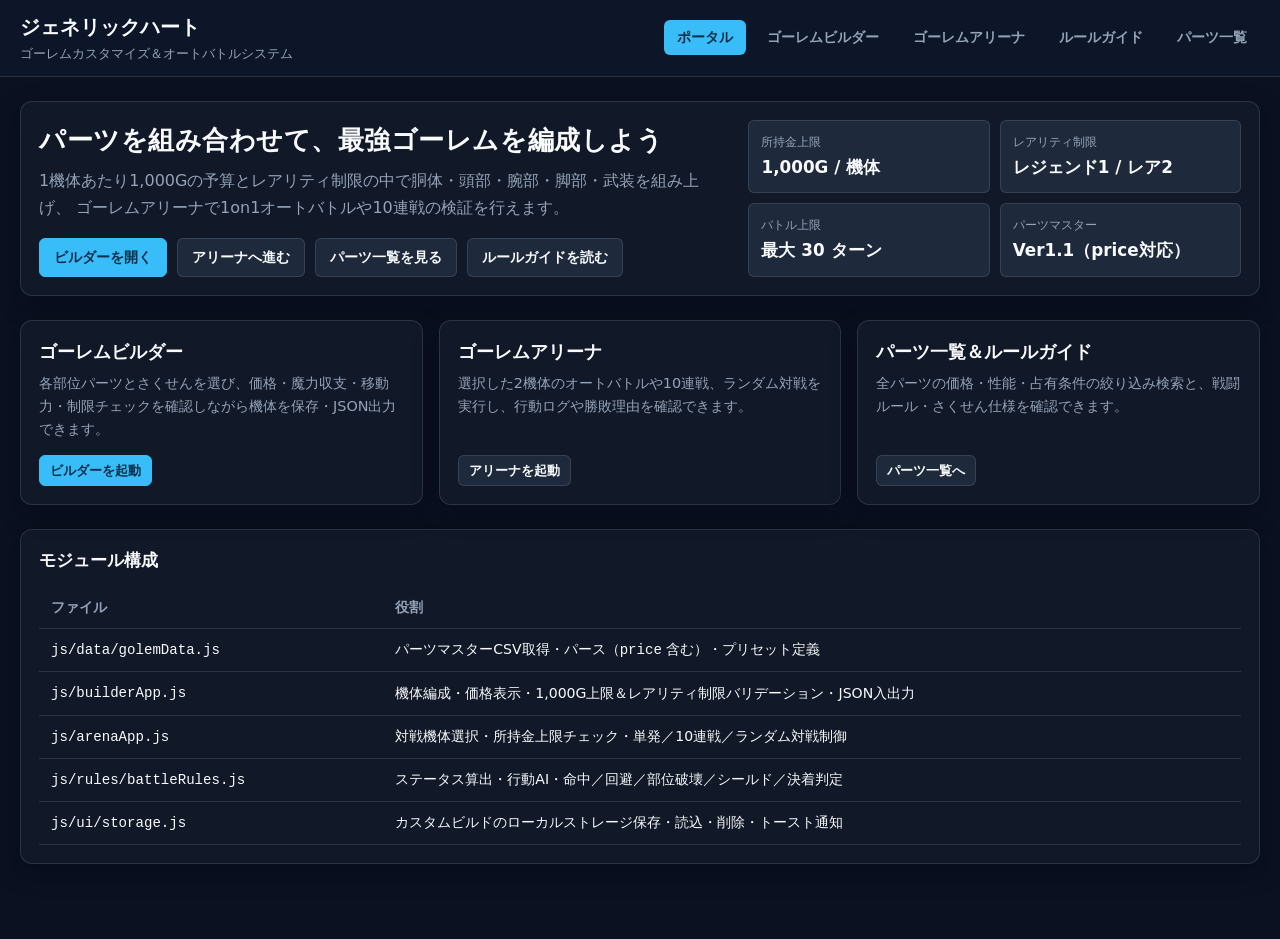
==== commit c497b153: "価格" ====
--- a/index.html
+++ b/index.html
@@ -3,29 +3,117 @@
 <head>
   <meta charset="UTF-8" />
   <meta name="viewport" content="width=device-width, initial-scale=1.0" />
-  <title>GENERIC HEART | ゴーレムビルダー＆アリーナ</title>
+  <title>ジェネリックハート | ゴーレムバトルポータル</title>
   <link rel="stylesheet" href="./css/common.css" />
-  <link rel="stylesheet" href="./css/index.css" />
   <style>
-    .card-lead {
-      margin: 0;
-    }
-
-    .card-action {
-      width: 100%;
-    }
-
-    .portal-footer-note {
-      margin-top: 0;
-      padding-top: 0;
-      border-top: none;
-    }
-
-    .sub-nav-links {
+    .hero-section {
+      margin-bottom: 24px;
+    }
+
+    .hero-panel {
+      display: grid;
+      grid-template-columns: minmax(0, 1.4fr) minmax(260px, 1fr);
+      gap: 20px;
+      align-items: center;
+    }
+
+    .hero-title {
+      margin: 0 0 8px;
+      font-size: 1.65rem;
+      font-weight: 800;
+      letter-spacing: 0.02em;
+    }
+
+    .hero-lead {
+      margin: 0 0 16px;
+      color: var(--text-muted);
+      line-height: 1.7;
+    }
+
+    .hero-actions {
       display: flex;
       flex-wrap: wrap;
-      gap: 8px;
-      margin-top: 14px;
+      gap: 10px;
+    }
+
+    .hero-highlights {
+      display: grid;
+      grid-template-columns: repeat(2, minmax(0, 1fr));
+      gap: 10px;
+    }
+
+    .highlight-box {
+      background: var(--bg-card);
+      border: 1px solid var(--border-subtle);
+      border-radius: var(--radius-sm);
+      padding: 12px;
+    }
+
+    .highlight-label {
+      font-size: 0.76rem;
+      color: var(--text-muted);
+      margin-bottom: 4px;
+    }
+
+    .highlight-value {
+      font-size: 1.05rem;
+      font-weight: 800;
+      color: var(--text-main);
+    }
+
+    .module-grid {
+      display: grid;
+      grid-template-columns: repeat(auto-fit, minmax(260px, 1fr));
+      gap: 16px;
+      margin-bottom: 24px;
+    }
+
+    .module-card {
+      display: flex;
+      flex-direction: column;
+      justify-content: space-between;
+      gap: 14px;
+    }
+
+    .module-card-title {
+      margin: 0 0 6px;
+      font-size: 1.12rem;
+      font-weight: 800;
+    }
+
+    .module-card-desc {
+      margin: 0;
+      color: var(--text-muted);
+      font-size: 0.9rem;
+      line-height: 1.6;
+    }
+
+    .table-wrap {
+      overflow-x: auto;
+    }
+
+    .module-table {
+      width: 100%;
+      border-collapse: collapse;
+      font-size: 0.88rem;
+    }
+
+    .module-table th,
+    .module-table td {
+      padding: 10px 12px;
+      border-bottom: 1px solid var(--border-subtle);
+      text-align: left;
+    }
+
+    .module-table th {
+      color: var(--text-muted);
+      font-weight: 700;
+    }
+
+    @media (max-width: 820px) {
+      .hero-panel {
+        grid-template-columns: 1fr;
+      }
     }
   </style>
 </head>
@@ -33,8 +121,8 @@
   <header class="site-header">
     <div class="header-inner">
       <div class="brand-area">
-        <h1 class="brand-title">GENERIC HEART</h1>
-        <p class="brand-subtitle">ゴーレムビルダー＆ゴーレムアリーナ ポータル</p>
+        <h1 class="brand-title">ジェネリックハート</h1>
+        <p class="brand-subtitle">ゴーレムカスタマイズ＆オートバトルシステム</p>
       </div>
       <nav class="nav-links" aria-label="画面切り替え">
         <a class="nav-link is-active" href="./index.html" aria-current="page">ポータル</a>
@@ -47,109 +135,115 @@
   </header>
 
   <main class="page-container">
-    <section class="hero-panel">
-      <div class="hero-eyebrow">PARTS MASTER VER1.1 / MODULAR ARCHITECTURE</div>
-      <h2 class="hero-title">機体を組み上げ、アリーナで1on1対戦を検証する</h2>
-      <p class="hero-desc">
-        「ジェネリックハート_パーツマスター_Ver1.1」をもとに機体を設計し、「ゴーレムアリーナ」で1on1オートバトルの挙動やバランス、10連戦の勝率などを検証できます。
-      </p>
-      <div class="sub-nav-links">
-        <a href="./rule.html" class="btn btn-secondary btn-sm">ルールガイドを見る</a>
-        <a href="./parts.html" class="btn btn-secondary btn-sm">パーツ一覧を見る</a>
+    <section class="hero-section">
+      <div class="panel hero-panel">
+        <div>
+          <h2 class="hero-title">パーツを組み合わせて、最強ゴーレムを編成しよう</h2>
+          <p class="hero-lead">
+            1機体あたり1,000Gの予算とレアリティ制限の中で胴体・頭部・腕部・脚部・武装を組み上げ、
+            ゴーレムアリーナで1on1オートバトルや10連戦の検証を行えます。
+          </p>
+          <div class="hero-actions">
+            <a class="btn btn-primary" href="./builder.html">ビルダーを開く</a>
+            <a class="btn btn-secondary" href="./arena.html">アリーナへ進む</a>
+            <a class="btn btn-secondary" href="./parts.html">パーツ一覧を見る</a>
+            <a class="btn btn-secondary" href="./rule.html">ルールガイドを読む</a>
+          </div>
+        </div>
+        <div class="hero-highlights">
+          <div class="highlight-box">
+            <div class="highlight-label">所持金上限</div>
+            <div class="highlight-value">1,000G / 機体</div>
+          </div>
+          <div class="highlight-box">
+            <div class="highlight-label">レアリティ制限</div>
+            <div class="highlight-value">レジェンド1 / レア2</div>
+          </div>
+          <div class="highlight-box">
+            <div class="highlight-label">バトル上限</div>
+            <div class="highlight-value">最大 30 ターン</div>
+          </div>
+          <div class="highlight-box">
+            <div class="highlight-label">パーツマスター</div>
+            <div class="highlight-value">Ver1.1（price対応）</div>
+          </div>
+        </div>
       </div>
     </section>
 
-    <section class="portal-grid" aria-label="メイン機能">
-      <article class="portal-card">
-        <div>
-          <div class="portal-card-top">
-            <h3 class="portal-card-title">ゴーレムビルダー</h3>
-            <span class="tag">DESIGN &amp; SAVE</span>
-          </div>
-          <p class="muted card-lead">
-            3カラム構成で保存機体・JSON取込、中央のパーツ選択、右側の追従プレビューを確認しながら機体を組み立てられます。
-          </p>
-          <ul class="portal-features">
-            <li>レジェンド1個／レア2個の制限バリデーション＆占有パーツ連動制御</li>
-            <li>コモン／アンコモン限定プリセット5体の反映＆ビルドJSON入出力</li>
-            <li>ブラウザ保存（localStorage）＆ パーツマスターCSV連携</li>
-          </ul>
-        </div>
-        <div>
-          <a href="./builder.html" class="btn btn-primary card-action">ゴーレムビルダーを開く →</a>
+    <section class="module-grid" aria-label="主要機能">
+      <article class="panel module-card">
+        <div>
+          <h3 class="module-card-title">ゴーレムビルダー</h3>
+          <p class="module-card-desc">
+            各部位パーツとさくせんを選び、価格・魔力収支・移動力・制限チェックを確認しながら機体を保存・JSON出力できます。
+          </p>
+        </div>
+        <div>
+          <a class="btn btn-primary btn-sm" href="./builder.html">ビルダーを起動</a>
         </div>
       </article>
 
-      <article class="portal-card is-arena">
-        <div>
-          <div class="portal-card-top">
-            <h3 class="portal-card-title">ゴーレムアリーナ</h3>
-            <span class="tag">1ON1 AUTO BATTLE</span>
-          </div>
-          <p class="muted card-lead">
-            プリセットや保存済み機体を選んで1on1オートバトルを実行し、詳細ログや10連戦の勝敗集計を確認できます。
-          </p>
-          <ul class="portal-features">
-            <li>機体1／機体2の任意対戦＆ランダム対戦（保存機体・プリセット連動）</li>
-            <li>「バトル開始×10」「ランダム対戦×10」で勝数サマリーと10戦ログを表示</li>
-            <li>レアリティ制限違反ビルドの出撃ブロック＆勝利カードハイライト</li>
-          </ul>
-        </div>
-        <div>
-          <a href="./arena.html" class="btn btn-arena card-action">ゴーレムアリーナを開く →</a>
+      <article class="panel module-card">
+        <div>
+          <h3 class="module-card-title">ゴーレムアリーナ</h3>
+          <p class="module-card-desc">
+            選択した2機体のオートバトルや10連戦、ランダム対戦を実行し、行動ログや勝敗理由を確認できます。
+          </p>
+        </div>
+        <div>
+          <a class="btn btn-secondary btn-sm" href="./arena.html">アリーナを起動</a>
+        </div>
+      </article>
+
+      <article class="panel module-card">
+        <div>
+          <h3 class="module-card-title">パーツ一覧＆ルールガイド</h3>
+          <p class="module-card-desc">
+            全パーツの価格・性能・占有条件の絞り込み検索と、戦闘ルール・さくせん仕様を確認できます。
+          </p>
+        </div>
+        <div>
+          <a class="btn btn-secondary btn-sm" href="./parts.html">パーツ一覧へ</a>
         </div>
       </article>
     </section>
 
-    <section class="info-grid">
-      <div class="panel">
-        <h3 class="panel-title">クイックガイド</h3>
-        <ol class="guide-list">
-          <li><strong>ビルダーで機体を作成</strong>：機体名や「さくせん」、各部位パーツを選び、制限内であることを確認して「保存する」を押します。</li>
-          <li><strong>アリーナで対戦テスト</strong>：保存した機体やプリセットを選び、「バトル開始」または「×10」ボタンで対戦結果を検証できます。</li>
-          <li><strong>ビルドデータの共有</strong>：ビルダーの「JSONコピー」で出力したJSONを貼り付けると、別の画面や相手にも機体を渡せます。</li>
-        </ol>
-        <div class="quick-footer">
-          <span class="muted">※ カスタム機体は各ブラウザの localStorage に保存されます。</span>
-        </div>
-      </div>
-
-      <div class="panel">
-        <h3 class="panel-title">モジュール一覧</h3>
-        <div class="module-table-wrap">
-          <table class="module-table">
-            <thead>
-              <tr>
-                <th>対象</th>
-                <th>ファイル</th>
-              </tr>
-            </thead>
-            <tbody>
-              <tr>
-                <td>共通／画面別CSS</td>
-                <td><code>css/common.css</code>, <code>css/index.css</code>, <code>css/builder.css</code>, <code>css/arena.css</code></td>
-              </tr>
-              <tr>
-                <td>ガイド／一覧画面</td>
-                <td><code>rule.html</code>, <code>parts.html</code></td>
-              </tr>
-              <tr>
-                <td>マスター／プリセット</td>
-                <td><code>js/data/golemData.js</code></td>
-              </tr>
-              <tr>
-                <td>バトルルール</td>
-                <td><code>js/rules/battleRules.js</code></td>
-              </tr>
-              <tr>
-                <td>保存／画面制御</td>
-                <td><code>js/ui/storage.js</code>, <code>js/builderApp.js</code>, <code>js/arenaApp.js</code></td>
-              </tr>
-            </tbody>
-          </table>
-        </div>
+    <section class="panel" aria-label="システム構成">
+      <h2 class="panel-title">モジュール構成</h2>
+      <div class="table-wrap">
+        <table class="module-table">
+          <thead>
+            <tr>
+              <th>ファイル</th>
+              <th>役割</th>
+            </tr>
+          </thead>
+          <tbody>
+            <tr>
+              <td><code>js/data/golemData.js</code></td>
+              <td>パーツマスターCSV取得・パース（<code>price</code> 含む）・プリセット定義</td>
+            </tr>
+            <tr>
+              <td><code>js/builderApp.js</code></td>
+              <td>機体編成・価格表示・1,000G上限＆レアリティ制限バリデーション・JSON入出力</td>
+            </tr>
+            <tr>
+              <td><code>js/arenaApp.js</code></td>
+              <td>対戦機体選択・所持金上限チェック・単発／10連戦／ランダム対戦制御</td>
+            </tr>
+            <tr>
+              <td><code>js/rules/battleRules.js</code></td>
+              <td>ステータス算出・行動AI・命中／回避／部位破壊／シールド／決着判定</td>
+            </tr>
+            <tr>
+              <td><code>js/ui/storage.js</code></td>
+              <td>カスタムビルドのローカルストレージ保存・読込・削除・トースト通知</td>
+            </tr>
+          </tbody>
+        </table>
       </div>
     </section>
   </main>
 </body>
-</html>+</html>
--- a/css/common.css
+++ b/css/common.css
@@ -1,438 +1,258 @@
 :root {
-  --bg-body: #0f172a;
-  --bg-panel: #1e293b;
-  --bg-card: #273549;
-  --bg-card-hover: #304159;
-  --bg-input: #0f172a;
-  --border-subtle: #334155;
-  --border-accent: #38bdf8;
+  --bg-body: #0b1120;
+  --bg-panel: #111827;
+  --bg-card: #1e293b;
   --text-main: #f8fafc;
   --text-muted: #94a3b8;
+  --border-subtle: rgba(148, 163, 184, 0.2);
   --accent-primary: #38bdf8;
-  --accent-primary-hover: #0ea5e9;
-  --accent-secondary: #a855f7;
-  --success: #22c55e;
-  --warning: #eab308;
   --danger: #ef4444;
   --radius-sm: 6px;
   --radius-md: 12px;
-  --radius-lg: 16px;
-  --shadow-card: 0 8px 24px rgba(0, 0, 0, 0.35);
-  --font-sans: "Hiragino Kaku Gothic ProN", "Yu Gothic", "Meiryo", system-ui, -apple-system, sans-serif;
+  --shadow-card: 0 8px 24px rgba(2, 6, 23, 0.45);
   --font-mono: ui-monospace, SFMono-Regular, Menlo, Monaco, Consolas, monospace;
 }
 
-*,
-*::before,
-*::after {
+* {
   box-sizing: border-box;
 }
 
-html,
 body {
   margin: 0;
-  padding: 0;
-  background-color: var(--bg-body);
-  color: var(--text-main);
-  font-family: var(--font-sans);
-  line-height: 1.6;
-  min-height: 100vh;
-}
-
-a {
-  color: var(--accent-primary);
-  text-decoration: none;
-}
-
-a:hover {
-  text-decoration: underline;
-}
-
-code,
-pre {
-  font-family: var(--font-mono);
-}
-
-code {
-  background: rgba(15, 23, 42, 0.75);
-  border: 1px solid var(--border-subtle);
-  border-radius: 4px;
-  padding: 1px 5px;
-  font-size: 0.88em;
-}
-
-pre code {
-  background: none;
-  border: none;
-  padding: 0;
-  font-size: inherit;
-}
-
-/* ヘッダー・共通ナビゲーション */
+  background: var(--bg-body);
+  color: var(--text-main);
+  font-family: system-ui, -apple-system, BlinkMacSystemFont, "Segoe UI", Roboto, sans-serif;
+  line-height: 1.5;
+}
+
 .site-header {
-  background: rgba(30, 41, 59, 0.94);
-  backdrop-filter: blur(8px);
-  border-bottom: 1px solid var(--border-subtle);
   position: sticky;
   top: 0;
   z-index: 20;
+  background: rgba(15, 23, 42, 0.92);
+  backdrop-filter: blur(8px);
+  border-bottom: 1px solid var(--border-subtle);
 }
 
 .header-inner {
-  max-width: 1200px;
+  max-width: 1440px;
   margin: 0 auto;
-  padding: 14px 20px;
+  padding: 12px 20px;
   display: flex;
   flex-wrap: wrap;
   align-items: center;
   justify-content: space-between;
   gap: 12px;
-}
-
-.brand-area {
-  display: flex;
-  flex-direction: column;
-  gap: 2px;
-  min-width: 0;
 }
 
 .brand-title {
   margin: 0;
   font-size: 1.25rem;
-  font-weight: 700;
-  letter-spacing: 0.03em;
-  line-height: 1.3;
+  font-weight: 800;
 }
 
 .brand-subtitle {
-  margin: 0;
-  font-size: 0.8rem;
+  margin: 2px 0 0;
+  font-size: 0.82rem;
   color: var(--text-muted);
 }
 
 .nav-links {
   display: flex;
   flex-wrap: wrap;
-  align-items: center;
   gap: 8px;
 }
 
 .nav-link {
-  padding: 7px 14px;
-  border-radius: var(--radius-sm);
-  border: 1px solid var(--border-subtle);
-  background: var(--bg-card);
-  color: var(--text-main);
-  font-size: 0.9rem;
-  font-weight: 600;
-  white-space: nowrap;
-  transition: background-color 0.15s ease, border-color 0.15s ease, color 0.15s ease;
+  padding: 6px 12px;
+  border-radius: var(--radius-sm);
+  color: var(--text-muted);
+  text-decoration: none;
+  font-size: 0.88rem;
+  font-weight: 700;
+  border: 1px solid transparent;
 }
 
 .nav-link:hover {
-  border-color: var(--accent-primary);
-  background: var(--bg-card-hover);
+  color: var(--text-main);
+  background: var(--bg-card);
+}
+
+.nav-link.is-active {
+  color: #082f49;
+  background: var(--accent-primary);
+}
+
+.page-container {
+  max-width: 1280px;
+  margin: 0 auto;
+  padding: 24px 20px 80px;
+}
+
+.panel {
+  background: var(--bg-panel);
+  border: 1px solid var(--border-subtle);
+  border-radius: var(--radius-md);
+  padding: 18px;
+  box-shadow: var(--shadow-card);
+}
+
+.panel-title {
+  margin: 0 0 14px;
+  font-size: 1.05rem;
+  font-weight: 800;
+  display: flex;
+  align-items: center;
+  justify-content: space-between;
+  gap: 8px;
+}
+
+.tag {
+  display: inline-block;
+  padding: 2px 8px;
+  border-radius: 999px;
+  font-size: 0.76rem;
+  font-weight: 700;
+  background: rgba(56, 189, 248, 0.14);
+  color: #7dd3fc;
+  border: 1px solid rgba(56, 189, 248, 0.35);
+}
+
+.muted {
+  color: var(--text-muted);
+}
+
+.btn {
+  display: inline-flex;
+  align-items: center;
+  justify-content: center;
+  gap: 6px;
+  padding: 8px 14px;
+  border-radius: var(--radius-sm);
+  border: 1px solid var(--border-subtle);
+  background: var(--bg-card);
+  color: var(--text-main);
+  font-size: 0.88rem;
+  font-weight: 700;
   text-decoration: none;
-}
-
-.nav-link.is-active {
+  cursor: pointer;
+}
+
+.btn:disabled {
+  opacity: 0.45;
+  cursor: not-allowed;
+}
+
+.btn-primary {
   background: var(--accent-primary);
   color: #082f49;
   border-color: var(--accent-primary);
 }
 
-/* メインコンテナ・ページ見出し */
-.page-container {
-  max-width: 1200px;
-  margin: 0 auto;
-  padding: 24px 20px 64px;
-}
-
-.page-header {
-  margin-bottom: 20px;
-}
-
-.page-title {
-  margin: 0 0 6px;
-  font-size: 1.5rem;
-  font-weight: 800;
-  letter-spacing: 0.02em;
-}
-
-.page-lead {
-  margin: 0;
-  color: var(--text-muted);
-  font-size: 0.92rem;
-}
-
-/* ステータスバー */
-.status-bar {
-  display: flex;
-  flex-wrap: wrap;
-  align-items: center;
-  justify-content: space-between;
-  gap: 12px;
-  background: var(--bg-panel);
-  border: 1px solid var(--border-subtle);
-  border-radius: var(--radius-md);
-  padding: 12px 16px;
-  margin-bottom: 20px;
-  font-size: 0.88rem;
-}
-
-.status-badge {
-  display: inline-flex;
-  align-items: center;
-  gap: 6px;
-  padding: 3px 10px;
-  border-radius: 999px;
-  font-size: 0.78rem;
-  font-weight: 700;
-  background: rgba(56, 189, 248, 0.15);
-  color: var(--accent-primary);
-  border: 1px solid rgba(56, 189, 248, 0.4);
-}
-
-.status-badge.is-fallback {
-  background: rgba(234, 179, 8, 0.15);
-  color: var(--warning);
-  border-color: rgba(234, 179, 8, 0.4);
-}
-
-.status-badge.is-success {
-  background: rgba(34, 197, 94, 0.15);
-  color: #86efac;
-  border-color: rgba(34, 197, 94, 0.4);
-}
-
-/* パネル・セクション */
-.panel {
-  background: var(--bg-panel);
-  border: 1px solid var(--border-subtle);
-  border-radius: var(--radius-md);
-  padding: 20px;
-  box-shadow: var(--shadow-card);
-}
-
-.panel + .panel {
-  margin-top: 20px;
-}
-
-.panel-title {
-  margin: 0 0 14px;
-  font-size: 1.05rem;
-  font-weight: 700;
-  display: flex;
-  flex-wrap: wrap;
-  align-items: center;
-  justify-content: space-between;
-  gap: 8px;
-}
-
-.section-heading {
-  margin: 24px 0 12px;
-  font-size: 1.15rem;
-  font-weight: 700;
-}
-
-.section-heading:first-child {
-  margin-top: 0;
-}
-
-/* フォーム要素 */
-label {
-  display: block;
-  font-size: 0.85rem;
-  color: var(--text-muted);
-  margin-bottom: 6px;
+.btn-secondary {
+  background: var(--bg-card);
+  color: var(--text-main);
+}
+
+.btn-danger {
+  background: rgba(239, 68, 68, 0.16);
+  color: #fca5a5;
+  border-color: rgba(239, 68, 68, 0.45);
+}
+
+.btn-sm {
+  padding: 5px 10px;
+  font-size: 0.8rem;
 }
 
 input[type="text"],
-input[type="number"],
 input[type="search"],
 select,
 textarea {
   width: 100%;
-  padding: 9px 12px;
-  border-radius: var(--radius-sm);
-  border: 1px solid var(--border-subtle);
-  background: var(--bg-input);
-  color: var(--text-main);
-  font-family: inherit;
-  font-size: 0.92rem;
-}
-
-input:focus,
-select:focus,
-textarea:focus {
-  outline: none;
-  border-color: var(--accent-primary);
-}
-
-/* ボタン */
-.btn {
-  display: inline-flex;
-  align-items: center;
-  justify-content: center;
-  gap: 6px;
-  padding: 9px 16px;
-  border-radius: var(--radius-sm);
-  border: 1px solid transparent;
-  font-family: inherit;
+  padding: 8px 10px;
+  border-radius: var(--radius-sm);
+  border: 1px solid var(--border-subtle);
+  background: var(--bg-card);
+  color: var(--text-main);
   font-size: 0.9rem;
-  font-weight: 700;
-  cursor: pointer;
-  transition: background-color 0.15s ease, border-color 0.15s ease, opacity 0.15s ease;
-}
-
-.btn:disabled {
-  opacity: 0.45;
-  cursor: not-allowed;
-}
-
-.btn-primary {
-  background: var(--accent-primary);
-  color: #082f49;
-}
-
-.btn-primary:hover:not(:disabled) {
-  background: var(--accent-primary-hover);
-}
-
-.btn-secondary {
-  background: var(--bg-card);
-  color: var(--text-main);
-  border-color: var(--border-subtle);
-}
-
-.btn-secondary:hover:not(:disabled) {
-  border-color: var(--accent-primary);
-  background: var(--bg-card-hover);
-}
-
-.btn-danger {
-  background: rgba(239, 68, 68, 0.16);
-  color: #fca5a5;
-  border-color: rgba(239, 68, 68, 0.45);
-}
-
-.btn-danger:hover:not(:disabled) {
-  background: rgba(239, 68, 68, 0.28);
-}
-
-.btn-sm {
-  padding: 5px 10px;
-  font-size: 0.8rem;
-}
-
-/* ステータスグリッド・バッジ・補助クラス */
+}
+
+label {
+  display: block;
+  font-size: 0.82rem;
+  font-weight: 700;
+  color: var(--text-muted);
+  margin-bottom: 6px;
+}
+
+.status-bar {
+  display: flex;
+  flex-wrap: wrap;
+  align-items: center;
+  justify-content: space-between;
+  gap: 10px;
+  margin-bottom: 18px;
+}
+
+.status-badge {
+  display: inline-block;
+  padding: 5px 12px;
+  border-radius: 999px;
+  font-size: 0.82rem;
+  font-weight: 700;
+  background: rgba(34, 197, 94, 0.15);
+  color: #86efac;
+  border: 1px solid rgba(34, 197, 94, 0.4);
+}
+
+.status-badge.is-fallback {
+  background: rgba(245, 158, 11, 0.16);
+  color: #fcd34d;
+  border-color: rgba(245, 158, 11, 0.45);
+}
+
 .stats-grid {
   display: grid;
-  grid-template-columns: repeat(auto-fit, minmax(120px, 1fr));
-  gap: 10px;
-  margin-top: 12px;
+  grid-template-columns: repeat(2, minmax(0, 1fr));
+  gap: 8px;
 }
 
 .stat-box {
   background: var(--bg-card);
   border: 1px solid var(--border-subtle);
   border-radius: var(--radius-sm);
-  padding: 10px 12px;
+  padding: 10px;
 }
 
 .stat-label {
-  font-size: 0.75rem;
+  font-size: 0.76rem;
   color: var(--text-muted);
 }
 
 .stat-value {
-  font-size: 1.2rem;
+  font-size: 1.05rem;
   font-weight: 800;
   margin-top: 2px;
 }
 
-.tag {
-  display: inline-block;
-  padding: 2px 8px;
-  border-radius: 6px;
-  font-size: 0.75rem;
-  font-weight: 700;
-  background: rgba(168, 85, 247, 0.18);
-  color: #e9d5ff;
-  border: 1px solid rgba(168, 85, 247, 0.35);
-}
-
-.tag-accent {
-  background: rgba(56, 189, 248, 0.16);
-  color: #bae6fd;
-  border-color: rgba(56, 189, 248, 0.38);
-}
-
-.muted {
-  color: var(--text-muted);
-  font-size: 0.85rem;
-}
-
-.empty-state {
-  padding: 28px 16px;
-  text-align: center;
-  color: var(--text-muted);
-  background: var(--bg-card);
-  border: 1px dashed var(--border-subtle);
-  border-radius: var(--radius-md);
-  font-size: 0.9rem;
-}
-
-/* 共通テーブル（ルール説明・パーツ一覧などでも利用可能） */
-.table-wrap {
-  width: 100%;
-  overflow-x: auto;
-  border: 1px solid var(--border-subtle);
-  border-radius: var(--radius-sm);
-  background: var(--bg-card);
-}
-
-.data-table {
-  width: 100%;
-  border-collapse: collapse;
-  font-size: 0.88rem;
-}
-
-.data-table th,
-.data-table td {
-  padding: 10px 12px;
-  text-align: left;
-  border-bottom: 1px solid var(--border-subtle);
-  vertical-align: top;
-}
-
-.data-table th {
-  background: rgba(15, 23, 42, 0.55);
-  color: var(--text-muted);
-  font-weight: 700;
-  white-space: nowrap;
-}
-
-.data-table tbody tr:last-child td {
-  border-bottom: none;
-}
-
-.data-table tbody tr:hover {
-  background: rgba(255, 255, 255, 0.02);
-}
-
-/* トースト通知 */
 .toast {
   position: fixed;
   right: 20px;
   bottom: 20px;
-  max-width: min(380px, calc(100vw - 40px));
-  background: var(--bg-card);
-  color: var(--text-main);
+  z-index: 9999;
+  padding: 10px 16px;
+  border-radius: var(--radius-sm);
+  background: #0f172a;
+  color: #f8fafc;
   border: 1px solid var(--accent-primary);
-  padding: 12px 16px;
-  border-radius: var(--radius-md);
   box-shadow: var(--shadow-card);
-  z-index: 50;
-  font-size: 0.9rem;
-}+  opacity: 0;
+  transform: translateY(8px);
+  transition: opacity 0.2s ease, transform 0.2s ease;
+}
+
+.toast.is-visible {
+  opacity: 1;
+  transform: translateY(0);
+}
